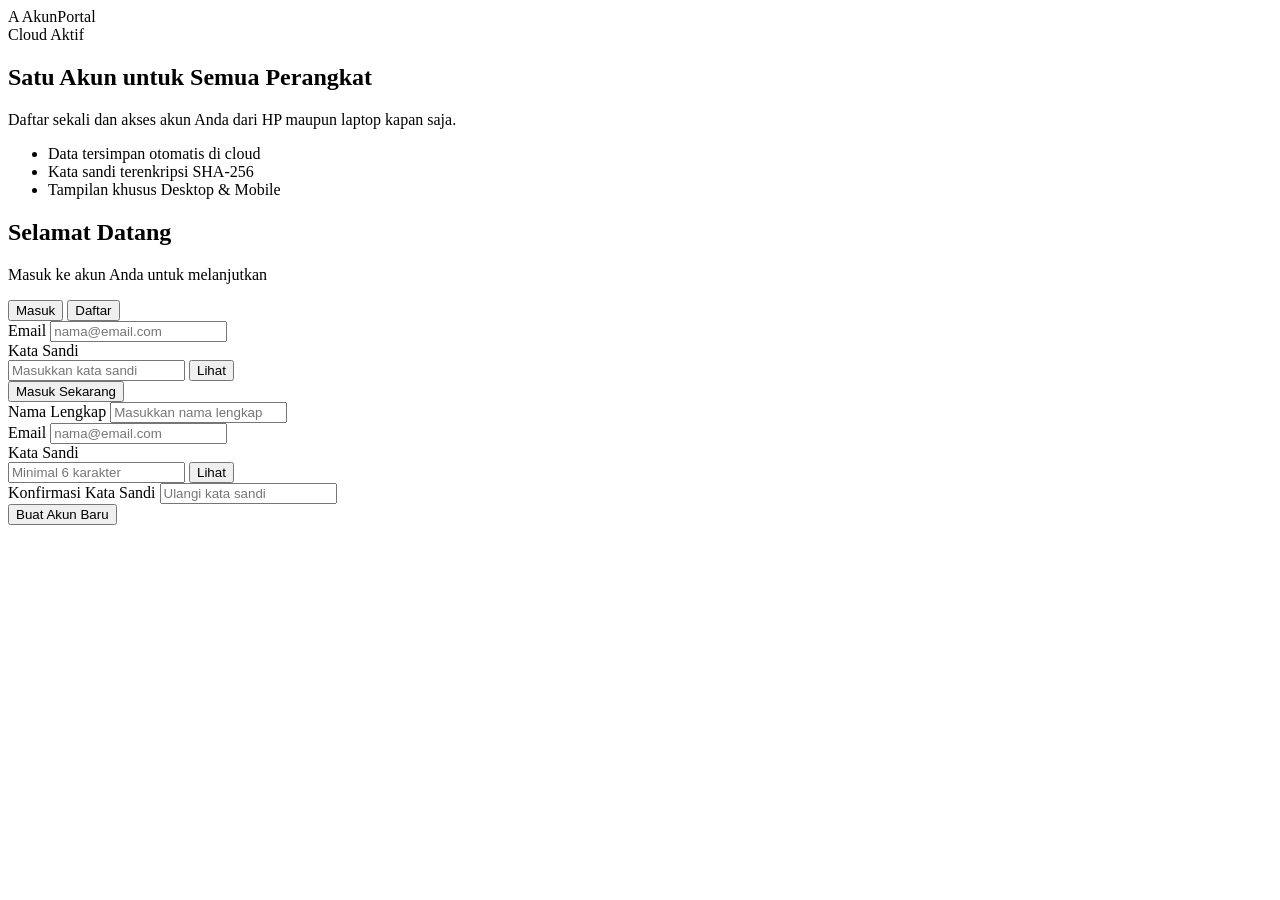
==== index.html @ bfb3c33e "Add initial HTML structure for authentication page" ====
<!DOCTYPE html>
<html lang="id">
<head>
  <meta charset="UTF-8" />
  <meta name="viewport" content="width=device-width, initial-scale=1.0" />
  <title>Masuk &amp; Daftar Akun</title>
  <link rel="stylesheet" href="assets/css/style.css" />
</head>
<body>
  <main class="app-wrapper">
    <section id="auth-shell" class="auth-shell">
      <!-- Panel Kiri (Desktop) / Header Atas (HP) -->
      <div class="brand-panel">
        <div class="brand-top">
          <div class="brand-badge">
            <span class="brand-icon">A</span>
            <span class="brand-name">AkunPortal</span>
          </div>
          <span class="status-pill">Cloud Aktif</span>
        </div>

        <div class="brand-copy">
          <h2>Satu Akun untuk Semua Perangkat</h2>
          <p>Daftar sekali dan akses akun Anda dari HP maupun laptop kapan saja.</p>
        </div>

        <ul class="brand-features">
          <li>Data tersimpan otomatis di cloud</li>
          <li>Kata sandi terenkripsi SHA-256</li>
          <li>Tampilan khusus Desktop &amp; Mobile</li>
        </ul>
      </div>

      <!-- Panel Kanan (Desktop) / Kartu Bawah (HP) -->
      <div class="form-panel">
        <div class="form-header">
          <h1 id="form-title">Selamat Datang</h1>
          <p id="form-subtitle">Masuk ke akun Anda untuk melanjutkan</p>
        </div>

        <div class="tabs" role="tablist">
          <button type="button" id="tab-login" class="tab-btn active">Masuk</button>
          <button type="button" id="tab-register" class="tab-btn">Daftar</button>
        </div>

        <div id="alert-box" class="alert hidden" role="alert"></div>

        <!-- Form Masuk -->
        <form id="login-form" class="auth-form">
          <div class="form-group">
            <label for="login-email">Email</label>
            <input type="email" id="login-email" placeholder="nama@email.com" required autocomplete="email" />
          </div>

          <div class="form-group">
            <label for="login-password">Kata Sandi</label>
            <div class="password-wrapper">
              <input type="password" id="login-password" placeholder="Masukkan kata sandi" required autocomplete="current-password" />
              <button type="button" class="toggle-pw" data-target="login-password">Lihat</button>
            </div>
          </div>

          <button type="submit" id="btn-login" class="btn-primary">Masuk Sekarang</button>
        </form>

        <!-- Form Daftar -->
        <form id="register-form" class="auth-form hidden">
          <div class="form-group">
            <label for="reg-name">Nama Lengkap</label>
            <input type="text" id="reg-name" placeholder="Masukkan nama lengkap" required autocomplete="name" />
          </div>

          <div class="form-group">
            <label for="reg-email">Email</label>
            <input type="email" id="reg-email" placeholder="nama@email.com" required autocomplete="email" />
          </div>

          <div class="form-group">
            <label for="reg-password">Kata Sandi</label>
            <div class="password-wrapper">
              <input type="password" id="reg-password" placeholder="Minimal 6 karakter" minlength="6" required autocomplete="new-password" />
              <button type="button" class="toggle-pw" data-target="reg-password">Lihat</button>
            </div>
          </div>

          <div class="form-group">
            <label for="reg-confirm">Konfirmasi Kata Sandi</label>
            <input type="password" id="reg-confirm" placeholder="Ulangi kata sandi" minlength="6" required autocomplete="new-password" />
          </div>

          <button type="submit" id="btn-register" class="btn-primary">Buat Akun Baru</button>
        </form>
      </div>
    </section>
  </main>

  <script src="assets/js/script.js"></script>
</body>
</html>
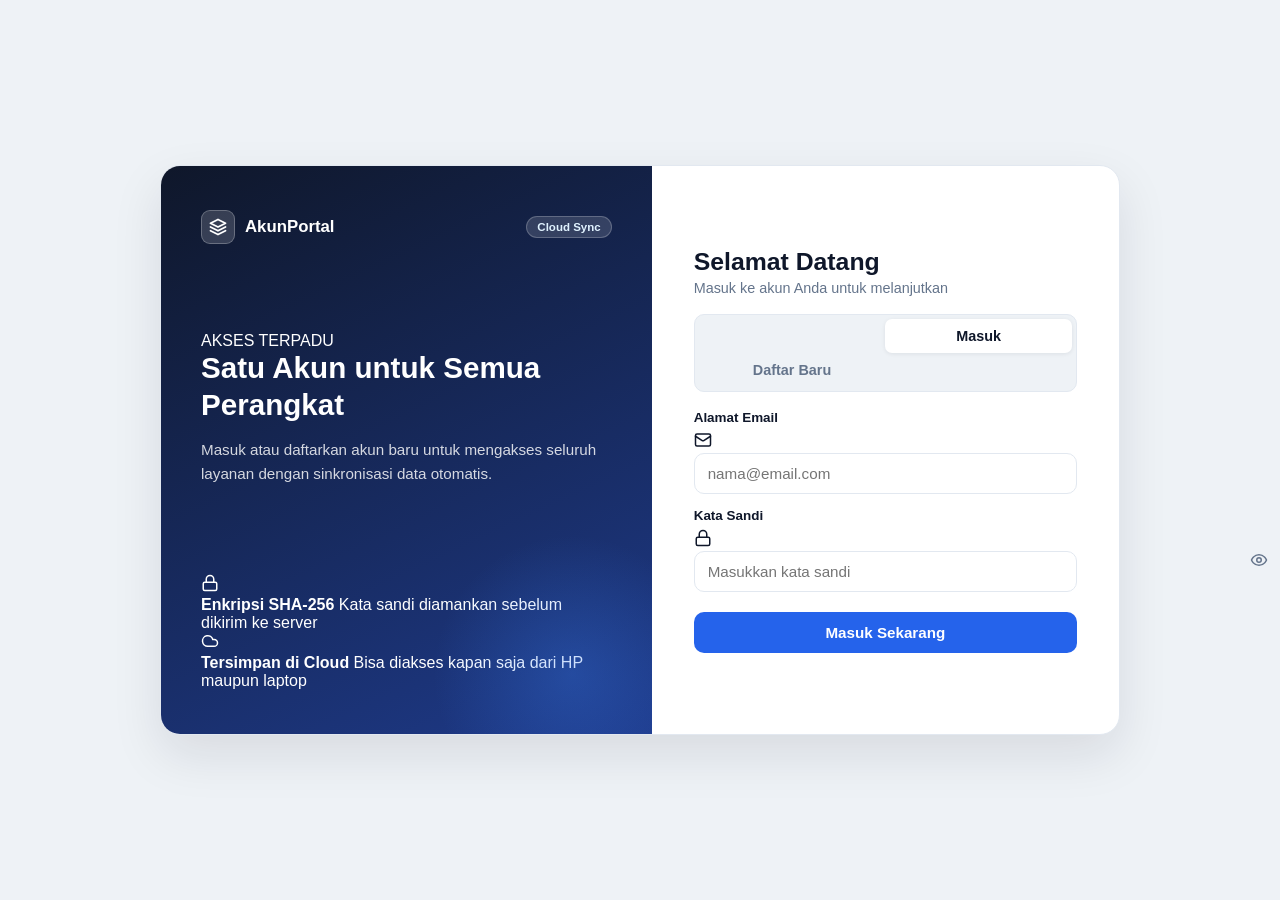
==== commit b9588e39: "Add files via upload" ====
--- a/index.html
+++ b/index.html
@@ -4,91 +4,216 @@
   <meta charset="UTF-8" />
   <meta name="viewport" content="width=device-width, initial-scale=1.0" />
   <title>Masuk &amp; Daftar Akun</title>
+  <link rel="preconnect" href="https://fonts.googleapis.com" />
+  <link rel="preconnect" href="https://fonts.gstatic.com" crossorigin />
+  <link href="https://fonts.googleapis.com/css2?family=Plus+Jakarta+Sans:wght@400;500;600;700;800&display=swap" rel="stylesheet" />
   <link rel="stylesheet" href="assets/css/style.css" />
 </head>
 <body>
+  <div class="bg-grid" aria-hidden="true"></div>
+  <div class="bg-orb orb-1" aria-hidden="true"></div>
+  <div class="bg-orb orb-2" aria-hidden="true"></div>
+
   <main class="app-wrapper">
     <section id="auth-shell" class="auth-shell">
-      <!-- Panel Kiri (Desktop) / Header Atas (HP) -->
-      <div class="brand-panel">
+      <!-- PANEL BRANDING: Kiri di Desktop, Top Hero App di HP -->
+      <aside class="brand-panel">
         <div class="brand-top">
           <div class="brand-badge">
-            <span class="brand-icon">A</span>
+            <div class="brand-icon">
+              <svg width="18" height="18" viewBox="0 0 24 24" fill="none" stroke="currentColor" stroke-width="2.4" stroke-linecap="round" stroke-linejoin="round">
+                <path d="M12 2L2 7l10 5 10-5-10-5z"/>
+                <path d="M2 17l10 5 10-5"/>
+                <path d="M2 12l10 5 10-5"/>
+              </svg>
+            </div>
             <span class="brand-name">AkunPortal</span>
           </div>
-          <span class="status-pill">Cloud Aktif</span>
+
+          <div class="status-pill">
+            <span class="pulse-dot"></span>
+            <span>Cloud Sync</span>
+          </div>
         </div>
 
         <div class="brand-copy">
+          <span class="eyebrow">AKSES TERPADU</span>
           <h2>Satu Akun untuk Semua Perangkat</h2>
-          <p>Daftar sekali dan akses akun Anda dari HP maupun laptop kapan saja.</p>
-        </div>
-
-        <ul class="brand-features">
-          <li>Data tersimpan otomatis di cloud</li>
-          <li>Kata sandi terenkripsi SHA-256</li>
-          <li>Tampilan khusus Desktop &amp; Mobile</li>
-        </ul>
-      </div>
-
-      <!-- Panel Kanan (Desktop) / Kartu Bawah (HP) -->
+          <p>Masuk atau daftarkan akun baru untuk mengakses seluruh layanan dengan sinkronisasi data otomatis.</p>
+        </div>
+
+        <!-- Kartu Fitur Khusus Desktop -->
+        <div class="feature-cards">
+          <div class="f-card">
+            <div class="f-icon">
+              <svg width="18" height="18" viewBox="0 0 24 24" fill="none" stroke="currentColor" stroke-width="2" stroke-linecap="round" stroke-linejoin="round">
+                <rect x="3" y="11" width="18" height="11" rx="2" ry="2"/>
+                <path d="M7 11V7a5 5 0 0 1 10 0v4"/>
+              </svg>
+            </div>
+            <div>
+              <strong>Enkripsi SHA-256</strong>
+              <span>Kata sandi diamankan sebelum dikirim ke server</span>
+            </div>
+          </div>
+
+          <div class="f-card">
+            <div class="f-icon">
+              <svg width="18" height="18" viewBox="0 0 24 24" fill="none" stroke="currentColor" stroke-width="2" stroke-linecap="round" stroke-linejoin="round">
+                <path d="M17.5 19H9a7 7 0 1 1 6.71-9h1.79a4.5 4.5 0 1 1 0 9Z"/>
+              </svg>
+            </div>
+            <div>
+              <strong>Tersimpan di Cloud</strong>
+              <span>Bisa diakses kapan saja dari HP maupun laptop</span>
+            </div>
+          </div>
+        </div>
+      </aside>
+
+      <!-- PANEL FORM: Kanan di Desktop, Overlapping Sheet di HP -->
       <div class="form-panel">
+        <div class="sheet-handle" aria-hidden="true"></div>
+
         <div class="form-header">
           <h1 id="form-title">Selamat Datang</h1>
           <p id="form-subtitle">Masuk ke akun Anda untuk melanjutkan</p>
         </div>
 
-        <div class="tabs" role="tablist">
-          <button type="button" id="tab-login" class="tab-btn active">Masuk</button>
-          <button type="button" id="tab-register" class="tab-btn">Daftar</button>
+        <!-- Sliding Tab Switcher -->
+        <div id="tabs-container" class="tabs" role="tablist">
+          <div class="tab-glider" aria-hidden="true"></div>
+          <button type="button" id="tab-login" class="tab-btn active" role="tab" aria-selected="true">Masuk</button>
+          <button type="button" id="tab-register" class="tab-btn" role="tab" aria-selected="false">Daftar Baru</button>
         </div>
 
         <div id="alert-box" class="alert hidden" role="alert"></div>
 
-        <!-- Form Masuk -->
+        <!-- FORM MASUK -->
         <form id="login-form" class="auth-form">
           <div class="form-group">
-            <label for="login-email">Email</label>
-            <input type="email" id="login-email" placeholder="nama@email.com" required autocomplete="email" />
+            <label for="login-email">Alamat Email</label>
+            <div class="input-box">
+              <span class="input-icon">
+                <svg width="18" height="18" viewBox="0 0 24 24" fill="none" stroke="currentColor" stroke-width="2" stroke-linecap="round" stroke-linejoin="round">
+                  <rect width="20" height="16" x="2" y="4" rx="2"/>
+                  <path d="m22 7-8.97 5.7a1.94 1.94 0 0 1-2.06 0L2 7"/>
+                </svg>
+              </span>
+              <input type="email" id="login-email" placeholder="nama@email.com" required autocomplete="email" />
+            </div>
           </div>
 
           <div class="form-group">
             <label for="login-password">Kata Sandi</label>
-            <div class="password-wrapper">
+            <div class="input-box">
+              <span class="input-icon">
+                <svg width="18" height="18" viewBox="0 0 24 24" fill="none" stroke="currentColor" stroke-width="2" stroke-linecap="round" stroke-linejoin="round">
+                  <rect width="18" height="11" x="3" y="11" rx="2" ry="2"/>
+                  <path d="M7 11V7a5 5 0 0 1 10 0v4"/>
+                </svg>
+              </span>
               <input type="password" id="login-password" placeholder="Masukkan kata sandi" required autocomplete="current-password" />
-              <button type="button" class="toggle-pw" data-target="login-password">Lihat</button>
-            </div>
-          </div>
-
-          <button type="submit" id="btn-login" class="btn-primary">Masuk Sekarang</button>
+              <button type="button" class="toggle-pw" data-target="login-password" aria-label="Tampilkan kata sandi">
+                <svg class="eye-open" width="18" height="18" viewBox="0 0 24 24" fill="none" stroke="currentColor" stroke-width="2" stroke-linecap="round" stroke-linejoin="round">
+                  <path d="M2 12s3-7 10-7 10 7 10 7-3 7-10 7-10-7-10-7Z"/>
+                  <circle cx="12" cy="12" r="3"/>
+                </svg>
+                <svg class="eye-closed hidden" width="18" height="18" viewBox="0 0 24 24" fill="none" stroke="currentColor" stroke-width="2" stroke-linecap="round" stroke-linejoin="round">
+                  <path d="M9.88 9.88a3 3 0 1 0 4.24 4.24"/>
+                  <path d="M10.73 5.08A10.43 10.43 0 0 1 12 5c7 0 10 7 10 7a13.16 13.16 0 0 1-1.67 2.68"/>
+                  <path d="M6.61 6.61A13.526 13.526 0 0 0 2 12s3 7 10 7a9.74 9.74 0 0 0 5.39-1.61"/>
+                  <line x1="2" x2="22" y1="2" y2="22"/>
+                </svg>
+              </button>
+            </div>
+          </div>
+
+          <button type="submit" id="btn-login" class="btn-primary">
+            <span class="btn-text">Masuk Sekarang</span>
+            <span class="spinner hidden" aria-hidden="true"></span>
+          </button>
         </form>
 
-        <!-- Form Daftar -->
+        <!-- FORM DAFTAR -->
         <form id="register-form" class="auth-form hidden">
           <div class="form-group">
             <label for="reg-name">Nama Lengkap</label>
-            <input type="text" id="reg-name" placeholder="Masukkan nama lengkap" required autocomplete="name" />
-          </div>
-
-          <div class="form-group">
-            <label for="reg-email">Email</label>
-            <input type="email" id="reg-email" placeholder="nama@email.com" required autocomplete="email" />
+            <div class="input-box">
+              <span class="input-icon">
+                <svg width="18" height="18" viewBox="0 0 24 24" fill="none" stroke="currentColor" stroke-width="2" stroke-linecap="round" stroke-linejoin="round">
+                  <path d="M19 21v-2a4 4 0 0 0-4-4H9a4 4 0 0 0-4 4v2"/>
+                  <circle cx="12" cy="7" r="4"/>
+                </svg>
+              </span>
+              <input type="text" id="reg-name" placeholder="Nama lengkap Anda" required autocomplete="name" />
+            </div>
+          </div>
+
+          <div class="form-group">
+            <label for="reg-email">Alamat Email</label>
+            <div class="input-box">
+              <span class="input-icon">
+                <svg width="18" height="18" viewBox="0 0 24 24" fill="none" stroke="currentColor" stroke-width="2" stroke-linecap="round" stroke-linejoin="round">
+                  <rect width="20" height="16" x="2" y="4" rx="2"/>
+                  <path d="m22 7-8.97 5.7a1.94 1.94 0 0 1-2.06 0L2 7"/>
+                </svg>
+              </span>
+              <input type="email" id="reg-email" placeholder="nama@email.com" required autocomplete="email" />
+            </div>
           </div>
 
           <div class="form-group">
             <label for="reg-password">Kata Sandi</label>
-            <div class="password-wrapper">
+            <div class="input-box">
+              <span class="input-icon">
+                <svg width="18" height="18" viewBox="0 0 24 24" fill="none" stroke="currentColor" stroke-width="2" stroke-linecap="round" stroke-linejoin="round">
+                  <rect width="18" height="11" x="3" y="11" rx="2" ry="2"/>
+                  <path d="M7 11V7a5 5 0 0 1 10 0v4"/>
+                </svg>
+              </span>
               <input type="password" id="reg-password" placeholder="Minimal 6 karakter" minlength="6" required autocomplete="new-password" />
-              <button type="button" class="toggle-pw" data-target="reg-password">Lihat</button>
+              <button type="button" class="toggle-pw" data-target="reg-password" aria-label="Tampilkan kata sandi">
+                <svg class="eye-open" width="18" height="18" viewBox="0 0 24 24" fill="none" stroke="currentColor" stroke-width="2" stroke-linecap="round" stroke-linejoin="round">
+                  <path d="M2 12s3-7 10-7 10 7 10 7-3 7-10 7-10-7-10-7Z"/>
+                  <circle cx="12" cy="12" r="3"/>
+                </svg>
+                <svg class="eye-closed hidden" width="18" height="18" viewBox="0 0 24 24" fill="none" stroke="currentColor" stroke-width="2" stroke-linecap="round" stroke-linejoin="round">
+                  <path d="M9.88 9.88a3 3 0 1 0 4.24 4.24"/>
+                  <path d="M10.73 5.08A10.43 10.43 0 0 1 12 5c7 0 10 7 10 7a13.16 13.16 0 0 1-1.67 2.68"/>
+                  <path d="M6.61 6.61A13.526 13.526 0 0 0 2 12s3 7 10 7a9.74 9.74 0 0 0 5.39-1.61"/>
+                  <line x1="2" x2="22" y1="2" y2="22"/>
+                </svg>
+              </button>
+            </div>
+            <!-- Indikator Kekuatan Password -->
+            <div class="strength-meter" id="strength-meter">
+              <div class="strength-bars">
+                <span class="s-bar"></span>
+                <span class="s-bar"></span>
+                <span class="s-bar"></span>
+              </div>
+              <span class="strength-label" id="strength-label">Minimal 6 karakter</span>
             </div>
           </div>
 
           <div class="form-group">
             <label for="reg-confirm">Konfirmasi Kata Sandi</label>
-            <input type="password" id="reg-confirm" placeholder="Ulangi kata sandi" minlength="6" required autocomplete="new-password" />
-          </div>
-
-          <button type="submit" id="btn-register" class="btn-primary">Buat Akun Baru</button>
+            <div class="input-box">
+              <span class="input-icon">
+                <svg width="18" height="18" viewBox="0 0 24 24" fill="none" stroke="currentColor" stroke-width="2" stroke-linecap="round" stroke-linejoin="round">
+                  <path d="M12 22s8-4 8-10V5l-8-3-8 3v7c0 6 8 10 8 10z"/>
+                  <path d="m9 12 2 2 4-4"/>
+                </svg>
+              </span>
+              <input type="password" id="reg-confirm" placeholder="Ulangi kata sandi" minlength="6" required autocomplete="new-password" />
+            </div>
+          </div>
+
+          <button type="submit" id="btn-register" class="btn-primary">
+            <span class="btn-text">Buat Akun Baru</span>
+            <span class="spinner hidden" aria-hidden="true"></span>
+          </button>
         </form>
       </div>
     </section>
--- a/assets/css/style.css
+++ b/assets/css/style.css
@@ -0,0 +1,358 @@
+:root {
+  --bg: #eef2f6;
+  --surface: #ffffff;
+  --text: #0f172a;
+  --muted: #64748b;
+  --border: #e2e8f0;
+  --primary: #2563eb;
+  --primary-hover: #1d4ed8;
+  --brand-start: #0f172a;
+  --brand-end: #1e3a8a;
+  --danger: #dc2626;
+  --danger-bg: #fef2f2;
+  --success: #15803d;
+  --success-bg: #f0fdf4;
+}
+
+* {
+  box-sizing: border-box;
+  margin: 0;
+  padding: 0;
+  font-family: -apple-system, BlinkMacSystemFont, "Segoe UI", Roboto, sans-serif;
+}
+
+body {
+  background-color: var(--bg);
+  color: var(--text);
+  min-height: 100vh;
+}
+
+.hidden {
+  display: none !important;
+}
+
+/* =====================================================
+   TAMPILAN HP / MOBILE (Layar di bawah 860px)
+   Gaya Aplikasi Mobile: Top Header + Bottom Sheet Card
+   ===================================================== */
+@media (max-width: 859px) {
+  body {
+    background-color: var(--surface);
+  }
+
+  .app-wrapper {
+    width: 100%;
+    min-height: 100vh;
+    display: flex;
+    flex-direction: column;
+  }
+
+  .brand-panel {
+    background: linear-gradient(145deg, var(--brand-start), var(--brand-end));
+    color: #ffffff;
+    padding: 28px 22px 58px;
+  }
+
+  .brand-top {
+    display: flex;
+    align-items: center;
+    justify-content: space-between;
+    margin-bottom: 18px;
+  }
+
+  .brand-copy h2 {
+    font-size: 1.25rem;
+    margin-bottom: 6px;
+  }
+
+  .brand-copy p {
+    font-size: 0.85rem;
+    color: rgba(255, 255, 255, 0.82);
+    line-height: 1.45;
+  }
+
+  .brand-features {
+    display: none;
+  }
+
+  .form-panel {
+    background: var(--surface);
+    border-radius: 26px 26px 0 0;
+    margin-top: -28px;
+    padding: 26px 22px 36px;
+    flex: 1;
+    box-shadow: 0 -6px 24px rgba(15, 23, 42, 0.08);
+  }
+
+  .form-header h1 {
+    font-size: 1.35rem;
+  }
+
+  .form-group input,
+  .btn-primary {
+    min-height: 48px;
+    font-size: 16px;
+  }
+}
+
+/* =====================================================
+   TAMPILAN DESKTOP / LAPTOP (Layar 860px ke atas)
+   Gaya Split-Screen Card Modern 2 Kolom
+   ===================================================== */
+@media (min-width: 860px) {
+  body {
+    display: flex;
+    align-items: center;
+    justify-content: center;
+    padding: 32px;
+  }
+
+  .app-wrapper {
+    width: 100%;
+    max-width: 960px;
+  }
+
+  .auth-shell {
+    display: grid;
+    grid-template-columns: 1.05fr 1fr;
+    background: var(--surface);
+    border-radius: 20px;
+    overflow: hidden;
+    box-shadow: 0 20px 50px rgba(15, 23, 42, 0.1);
+    border: 1px solid var(--border);
+    min-height: 570px;
+  }
+
+  .brand-panel {
+    background: linear-gradient(155deg, var(--brand-start) 0%, var(--brand-end) 100%);
+    color: #ffffff;
+    padding: 44px 40px;
+    display: flex;
+    flex-direction: column;
+    justify-content: space-between;
+    position: relative;
+    overflow: hidden;
+  }
+
+  .brand-panel::after {
+    content: "";
+    position: absolute;
+    width: 280px;
+    height: 280px;
+    border-radius: 50%;
+    background: radial-gradient(circle, rgba(59, 130, 246, 0.28), transparent 70%);
+    bottom: -80px;
+    right: -60px;
+    pointer-events: none;
+  }
+
+  .brand-top {
+    display: flex;
+    align-items: center;
+    justify-content: space-between;
+  }
+
+  .brand-copy h2 {
+    font-size: 1.85rem;
+    line-height: 1.25;
+    margin-bottom: 14px;
+  }
+
+  .brand-copy p {
+    font-size: 0.95rem;
+    color: rgba(255, 255, 255, 0.82);
+    line-height: 1.6;
+  }
+
+  .brand-features {
+    list-style: none;
+    display: flex;
+    flex-direction: column;
+    gap: 12px;
+    font-size: 0.9rem;
+    color: rgba(255, 255, 255, 0.9);
+  }
+
+  .brand-features li::before {
+    content: "✓ ";
+    color: #60a5fa;
+    font-weight: 700;
+    margin-right: 6px;
+  }
+
+  .form-panel {
+    padding: 44px 42px;
+    display: flex;
+    flex-direction: column;
+    justify-content: center;
+  }
+
+  .form-header h1 {
+    font-size: 1.55rem;
+  }
+}
+
+/* =====================================================
+   KOMPONEN UMUM
+   ===================================================== */
+.brand-badge {
+  display: flex;
+  align-items: center;
+  gap: 10px;
+}
+
+.brand-icon {
+  width: 34px;
+  height: 34px;
+  border-radius: 9px;
+  background: rgba(255, 255, 255, 0.16);
+  border: 1px solid rgba(255, 255, 255, 0.25);
+  display: flex;
+  align-items: center;
+  justify-content: center;
+  font-weight: 700;
+}
+
+.brand-name {
+  font-weight: 700;
+  font-size: 1.05rem;
+}
+
+.status-pill {
+  font-size: 0.72rem;
+  font-weight: 600;
+  padding: 4px 10px;
+  border-radius: 99px;
+  background: rgba(255, 255, 255, 0.14);
+  border: 1px solid rgba(255, 255, 255, 0.22);
+  color: #e0f2fe;
+}
+
+.form-header {
+  margin-bottom: 18px;
+}
+
+.form-header p {
+  font-size: 0.9rem;
+  color: var(--muted);
+  margin-top: 4px;
+}
+
+.tabs {
+  display: grid;
+  grid-template-columns: 1fr 1fr;
+  background: var(--bg);
+  padding: 4px;
+  border-radius: 10px;
+  border: 1px solid var(--border);
+  margin-bottom: 18px;
+}
+
+.tab-btn {
+  border: none;
+  background: transparent;
+  padding: 9px;
+  font-size: 0.9rem;
+  font-weight: 600;
+  color: var(--muted);
+  border-radius: 7px;
+  cursor: pointer;
+  transition: all 0.2s ease;
+}
+
+.tab-btn.active {
+  background: var(--surface);
+  color: var(--text);
+  box-shadow: 0 1px 4px rgba(15, 23, 42, 0.08);
+}
+
+.alert {
+  padding: 11px 13px;
+  border-radius: 9px;
+  font-size: 0.85rem;
+  margin-bottom: 16px;
+  line-height: 1.45;
+}
+
+.alert.error {
+  background: var(--danger-bg);
+  color: var(--danger);
+  border: 1px solid #fecaca;
+}
+
+.alert.success {
+  background: var(--success-bg);
+  color: var(--success);
+  border: 1px solid #bbf7d0;
+}
+
+.form-group {
+  margin-bottom: 14px;
+}
+
+.form-group label {
+  display: block;
+  font-size: 0.84rem;
+  font-weight: 600;
+  margin-bottom: 6px;
+}
+
+.form-group input {
+  width: 100%;
+  padding: 11px 13px;
+  border: 1px solid var(--border);
+  border-radius: 10px;
+  font-size: 0.95rem;
+  outline: none;
+  transition: border-color 0.2s, box-shadow 0.2s;
+}
+
+.form-group input:focus {
+  border-color: var(--primary);
+  box-shadow: 0 0 0 3px rgba(37, 99, 235, 0.12);
+}
+
+.password-wrapper {
+  position: relative;
+  display: flex;
+  align-items: center;
+}
+
+.password-wrapper input {
+  padding-right: 68px;
+}
+
+.toggle-pw {
+  position: absolute;
+  right: 12px;
+  background: none;
+  border: none;
+  color: var(--muted);
+  font-size: 0.8rem;
+  font-weight: 600;
+  cursor: pointer;
+}
+
+.btn-primary {
+  width: 100%;
+  padding: 12px;
+  border-radius: 10px;
+  font-size: 0.95rem;
+  font-weight: 600;
+  cursor: pointer;
+  border: none;
+  background: var(--primary);
+  color: #ffffff;
+  margin-top: 6px;
+  transition: opacity 0.2s, background 0.2s;
+}
+
+.btn-primary:hover:not(:disabled) {
+  background: var(--primary-hover);
+}
+
+.btn-primary:disabled {
+  opacity: 0.65;
+  cursor: not-allowed;
+  }
+    
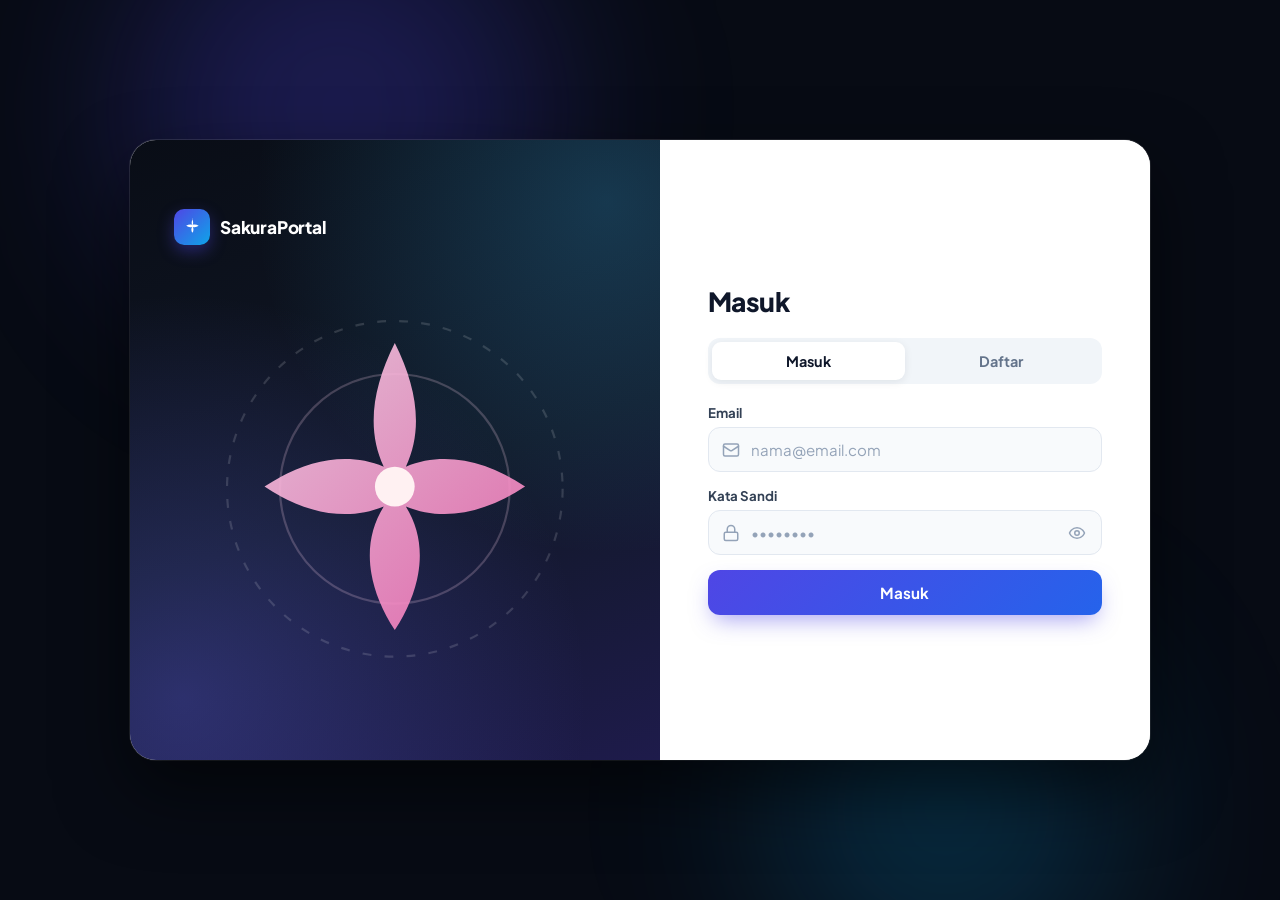
==== commit 1d34162d: "Add files via upload" ====
--- a/index.html
+++ b/index.html
@@ -3,88 +3,63 @@
 <head>
   <meta charset="UTF-8" />
   <meta name="viewport" content="width=device-width, initial-scale=1.0" />
-  <title>Masuk &amp; Daftar Akun</title>
+  <title>Masuk &amp; Daftar</title>
   <link rel="preconnect" href="https://fonts.googleapis.com" />
   <link rel="preconnect" href="https://fonts.gstatic.com" crossorigin />
   <link href="https://fonts.googleapis.com/css2?family=Plus+Jakarta+Sans:wght@400;500;600;700;800&display=swap" rel="stylesheet" />
   <link rel="stylesheet" href="assets/css/style.css" />
 </head>
 <body>
-  <div class="bg-grid" aria-hidden="true"></div>
   <div class="bg-orb orb-1" aria-hidden="true"></div>
   <div class="bg-orb orb-2" aria-hidden="true"></div>
 
   <main class="app-wrapper">
     <section id="auth-shell" class="auth-shell">
-      <!-- PANEL BRANDING: Kiri di Desktop, Top Hero App di HP -->
+      <!-- PANEL VISUAL SAKURA: Kiri di Desktop, Header Atas di HP -->
       <aside class="brand-panel">
-        <div class="brand-top">
-          <div class="brand-badge">
-            <div class="brand-icon">
-              <svg width="18" height="18" viewBox="0 0 24 24" fill="none" stroke="currentColor" stroke-width="2.4" stroke-linecap="round" stroke-linejoin="round">
-                <path d="M12 2L2 7l10 5 10-5-10-5z"/>
-                <path d="M2 17l10 5 10-5"/>
-                <path d="M2 12l10 5 10-5"/>
-              </svg>
-            </div>
-            <span class="brand-name">AkunPortal</span>
-          </div>
-
-          <div class="status-pill">
-            <span class="pulse-dot"></span>
-            <span>Cloud Sync</span>
-          </div>
+        <div class="petals" aria-hidden="true">
+          <span></span><span></span><span></span>
+          <span></span><span></span><span></span>
         </div>
 
-        <div class="brand-copy">
-          <span class="eyebrow">AKSES TERPADU</span>
-          <h2>Satu Akun untuk Semua Perangkat</h2>
-          <p>Masuk atau daftarkan akun baru untuk mengakses seluruh layanan dengan sinkronisasi data otomatis.</p>
+        <div class="brand-badge">
+          <div class="brand-icon">
+            <svg width="20" height="20" viewBox="0 0 24 24" fill="currentColor">
+              <path d="M12 2c1.4 2.6 1.9 5.1.8 7.3 2.3-.9 4.9-.4 7.2 1.2-2.2 1.6-4.7 2.2-7.1 1.4 1.3 2.1 1.1 4.7-.4 7.1-1.5-2.4-1.7-5-.4-7.1-2.4.8-4.9.2-7.1-1.4 2.3-1.6 4.9-2.1 7.2-1.2-1.1-2.2-.6-4.7.8-7.3z"/>
+            </svg>
+          </div>
+          <span class="brand-name">SakuraPortal</span>
         </div>
 
-        <!-- Kartu Fitur Khusus Desktop -->
-        <div class="feature-cards">
-          <div class="f-card">
-            <div class="f-icon">
-              <svg width="18" height="18" viewBox="0 0 24 24" fill="none" stroke="currentColor" stroke-width="2" stroke-linecap="round" stroke-linejoin="round">
-                <rect x="3" y="11" width="18" height="11" rx="2" ry="2"/>
-                <path d="M7 11V7a5 5 0 0 1 10 0v4"/>
-              </svg>
-            </div>
-            <div>
-              <strong>Enkripsi SHA-256</strong>
-              <span>Kata sandi diamankan sebelum dikirim ke server</span>
-            </div>
-          </div>
-
-          <div class="f-card">
-            <div class="f-icon">
-              <svg width="18" height="18" viewBox="0 0 24 24" fill="none" stroke="currentColor" stroke-width="2" stroke-linecap="round" stroke-linejoin="round">
-                <path d="M17.5 19H9a7 7 0 1 1 6.71-9h1.79a4.5 4.5 0 1 1 0 9Z"/>
-              </svg>
-            </div>
-            <div>
-              <strong>Tersimpan di Cloud</strong>
-              <span>Bisa diakses kapan saja dari HP maupun laptop</span>
-            </div>
-          </div>
+        <!-- Ilustrasi Bunga Sakura Dekoratif -->
+        <div class="sakura-art" aria-hidden="true">
+          <svg viewBox="0 0 200 200" fill="none">
+            <circle cx="100" cy="100" r="76" stroke="rgba(255,255,255,0.14)" stroke-width="1" stroke-dasharray="4 6"/>
+            <circle cx="100" cy="100" r="52" stroke="rgba(251,207,232,0.22)" stroke-width="1"/>
+            <path d="M100 34C110 54 113 73 105 90C122 83 141 87 159 99C141 111 122 115 105 108C115 124 113 144 100 164C87 144 85 124 95 108C78 115 59 111 41 99C59 87 78 83 95 90C87 73 90 54 100 34Z" fill="url(#sakuraGrad)" opacity="0.9"/>
+            <circle cx="100" cy="99" r="9" fill="#fff1f2"/>
+            <defs>
+              <linearGradient id="sakuraGrad" x1="41" y1="34" x2="159" y2="164" gradientUnits="userSpaceOnUse">
+                <stop stop-color="#fbcfe8"/>
+                <stop offset="1" stop-color="#f472b6"/>
+              </linearGradient>
+            </defs>
+          </svg>
         </div>
       </aside>
 
-      <!-- PANEL FORM: Kanan di Desktop, Overlapping Sheet di HP -->
+      <!-- PANEL FORM: Kanan di Desktop, Bottom Sheet di HP -->
       <div class="form-panel">
         <div class="sheet-handle" aria-hidden="true"></div>
 
         <div class="form-header">
-          <h1 id="form-title">Selamat Datang</h1>
-          <p id="form-subtitle">Masuk ke akun Anda untuk melanjutkan</p>
+          <h1 id="form-title">Masuk</h1>
         </div>
 
-        <!-- Sliding Tab Switcher -->
         <div id="tabs-container" class="tabs" role="tablist">
           <div class="tab-glider" aria-hidden="true"></div>
           <button type="button" id="tab-login" class="tab-btn active" role="tab" aria-selected="true">Masuk</button>
-          <button type="button" id="tab-register" class="tab-btn" role="tab" aria-selected="false">Daftar Baru</button>
+          <button type="button" id="tab-register" class="tab-btn" role="tab" aria-selected="false">Daftar</button>
         </div>
 
         <div id="alert-box" class="alert hidden" role="alert"></div>
@@ -92,7 +67,7 @@
         <!-- FORM MASUK -->
         <form id="login-form" class="auth-form">
           <div class="form-group">
-            <label for="login-email">Alamat Email</label>
+            <label for="login-email">Email</label>
             <div class="input-box">
               <span class="input-icon">
                 <svg width="18" height="18" viewBox="0 0 24 24" fill="none" stroke="currentColor" stroke-width="2" stroke-linecap="round" stroke-linejoin="round">
@@ -113,8 +88,8 @@
                   <path d="M7 11V7a5 5 0 0 1 10 0v4"/>
                 </svg>
               </span>
-              <input type="password" id="login-password" placeholder="Masukkan kata sandi" required autocomplete="current-password" />
-              <button type="button" class="toggle-pw" data-target="login-password" aria-label="Tampilkan kata sandi">
+              <input type="password" id="login-password" placeholder="••••••••" required autocomplete="current-password" />
+              <button type="button" class="toggle-pw" data-target="login-password" aria-label="Lihat sandi">
                 <svg class="eye-open" width="18" height="18" viewBox="0 0 24 24" fill="none" stroke="currentColor" stroke-width="2" stroke-linecap="round" stroke-linejoin="round">
                   <path d="M2 12s3-7 10-7 10 7 10 7-3 7-10 7-10-7-10-7Z"/>
                   <circle cx="12" cy="12" r="3"/>
@@ -130,7 +105,7 @@
           </div>
 
           <button type="submit" id="btn-login" class="btn-primary">
-            <span class="btn-text">Masuk Sekarang</span>
+            <span class="btn-text">Masuk</span>
             <span class="spinner hidden" aria-hidden="true"></span>
           </button>
         </form>
@@ -138,7 +113,7 @@
         <!-- FORM DAFTAR -->
         <form id="register-form" class="auth-form hidden">
           <div class="form-group">
-            <label for="reg-name">Nama Lengkap</label>
+            <label for="reg-name">Nama</label>
             <div class="input-box">
               <span class="input-icon">
                 <svg width="18" height="18" viewBox="0 0 24 24" fill="none" stroke="currentColor" stroke-width="2" stroke-linecap="round" stroke-linejoin="round">
@@ -146,12 +121,12 @@
                   <circle cx="12" cy="7" r="4"/>
                 </svg>
               </span>
-              <input type="text" id="reg-name" placeholder="Nama lengkap Anda" required autocomplete="name" />
+              <input type="text" id="reg-name" placeholder="Nama lengkap" required autocomplete="name" />
             </div>
           </div>
 
           <div class="form-group">
-            <label for="reg-email">Alamat Email</label>
+            <label for="reg-email">Email</label>
             <div class="input-box">
               <span class="input-icon">
                 <svg width="18" height="18" viewBox="0 0 24 24" fill="none" stroke="currentColor" stroke-width="2" stroke-linecap="round" stroke-linejoin="round">
@@ -172,8 +147,8 @@
                   <path d="M7 11V7a5 5 0 0 1 10 0v4"/>
                 </svg>
               </span>
-              <input type="password" id="reg-password" placeholder="Minimal 6 karakter" minlength="6" required autocomplete="new-password" />
-              <button type="button" class="toggle-pw" data-target="reg-password" aria-label="Tampilkan kata sandi">
+              <input type="password" id="reg-password" placeholder="Min. 6 karakter" minlength="6" required autocomplete="new-password" />
+              <button type="button" class="toggle-pw" data-target="reg-password" aria-label="Lihat sandi">
                 <svg class="eye-open" width="18" height="18" viewBox="0 0 24 24" fill="none" stroke="currentColor" stroke-width="2" stroke-linecap="round" stroke-linejoin="round">
                   <path d="M2 12s3-7 10-7 10 7 10 7-3 7-10 7-10-7-10-7Z"/>
                   <circle cx="12" cy="12" r="3"/>
@@ -186,19 +161,15 @@
                 </svg>
               </button>
             </div>
-            <!-- Indikator Kekuatan Password -->
-            <div class="strength-meter" id="strength-meter">
-              <div class="strength-bars">
-                <span class="s-bar"></span>
-                <span class="s-bar"></span>
-                <span class="s-bar"></span>
-              </div>
-              <span class="strength-label" id="strength-label">Minimal 6 karakter</span>
+            <div class="strength-bars" id="strength-meter" aria-hidden="true">
+              <span class="s-bar"></span>
+              <span class="s-bar"></span>
+              <span class="s-bar"></span>
             </div>
           </div>
 
           <div class="form-group">
-            <label for="reg-confirm">Konfirmasi Kata Sandi</label>
+            <label for="reg-confirm">Ulangi Kata Sandi</label>
             <div class="input-box">
               <span class="input-icon">
                 <svg width="18" height="18" viewBox="0 0 24 24" fill="none" stroke="currentColor" stroke-width="2" stroke-linecap="round" stroke-linejoin="round">
@@ -206,12 +177,12 @@
                   <path d="m9 12 2 2 4-4"/>
                 </svg>
               </span>
-              <input type="password" id="reg-confirm" placeholder="Ulangi kata sandi" minlength="6" required autocomplete="new-password" />
+              <input type="password" id="reg-confirm" placeholder="••••••••" minlength="6" required autocomplete="new-password" />
             </div>
           </div>
 
           <button type="submit" id="btn-register" class="btn-primary">
-            <span class="btn-text">Buat Akun Baru</span>
+            <span class="btn-text">Daftar</span>
             <span class="spinner hidden" aria-hidden="true"></span>
           </button>
         </form>
--- a/assets/css/style.css
+++ b/assets/css/style.css
@@ -1,30 +1,36 @@
 :root {
-  --bg: #eef2f6;
+  --bg-dark: #070b14;
+  --panel-dark-1: #0b1120;
+  --panel-dark-2: #172554;
   --surface: #ffffff;
+  --surface-subtle: #f8fafc;
   --text: #0f172a;
-  --muted: #64748b;
+  --text-muted: #64748b;
   --border: #e2e8f0;
-  --primary: #2563eb;
-  --primary-hover: #1d4ed8;
-  --brand-start: #0f172a;
-  --brand-end: #1e3a8a;
+  --primary: #4f46e5;
+  --primary-hover: #4338ca;
+  --primary-glow: rgba(79, 70, 229, 0.22);
+  --accent-cyan: #38bdf8;
   --danger: #dc2626;
   --danger-bg: #fef2f2;
-  --success: #15803d;
-  --success-bg: #f0fdf4;
+  --success: #059669;
+  --success-bg: #ecfdf5;
 }
 
 * {
   box-sizing: border-box;
   margin: 0;
   padding: 0;
-  font-family: -apple-system, BlinkMacSystemFont, "Segoe UI", Roboto, sans-serif;
+  font-family: "Plus Jakarta Sans", -apple-system, BlinkMacSystemFont, "Segoe UI", sans-serif;
+  -webkit-tap-highlight-color: transparent;
 }
 
 body {
-  background-color: var(--bg);
+  background-color: var(--bg-dark);
   color: var(--text);
   min-height: 100vh;
+  overflow-x: hidden;
+  position: relative;
 }
 
 .hidden {
@@ -32,12 +38,17 @@
 }
 
 /* =====================================================
-   TAMPILAN HP / MOBILE (Layar di bawah 860px)
-   Gaya Aplikasi Mobile: Top Header + Bottom Sheet Card
+   TAMPILAN HP / MOBILE (Layar < 900px)
+   Native App Feel: Compact Hero + Overlapping Bottom Sheet
    ===================================================== */
-@media (max-width: 859px) {
+@media (max-width: 899px) {
   body {
     background-color: var(--surface);
+  }
+
+  .bg-grid,
+  .bg-orb {
+    display: none;
   }
 
   .app-wrapper {
@@ -48,102 +59,154 @@
   }
 
   .brand-panel {
-    background: linear-gradient(145deg, var(--brand-start), var(--brand-end));
+    background:
+      radial-gradient(circle at 85% 15%, rgba(56, 189, 248, 0.25), transparent 50%),
+      linear-gradient(150deg, #090d16 0%, #1e1b4b 55%, #1d4ed8 100%);
     color: #ffffff;
-    padding: 28px 22px 58px;
+    padding: 24px 22px 62px;
+    position: relative;
   }
 
   .brand-top {
     display: flex;
     align-items: center;
     justify-content: space-between;
-    margin-bottom: 18px;
+    margin-bottom: 20px;
+  }
+
+  .eyebrow {
+    display: inline-block;
+    font-size: 0.68rem;
+    font-weight: 700;
+    letter-spacing: 1.2px;
+    color: #7dd3fc;
+    margin-bottom: 4px;
   }
 
   .brand-copy h2 {
-    font-size: 1.25rem;
+    font-size: 1.32rem;
+    font-weight: 800;
+    letter-spacing: -0.3px;
     margin-bottom: 6px;
   }
 
   .brand-copy p {
-    font-size: 0.85rem;
-    color: rgba(255, 255, 255, 0.82);
-    line-height: 1.45;
-  }
-
-  .brand-features {
+    font-size: 0.84rem;
+    color: rgba(255, 255, 255, 0.78);
+    line-height: 1.5;
+  }
+
+  .feature-cards {
     display: none;
   }
 
   .form-panel {
     background: var(--surface);
-    border-radius: 26px 26px 0 0;
-    margin-top: -28px;
-    padding: 26px 22px 36px;
+    border-radius: 30px 30px 0 0;
+    margin-top: -32px;
+    padding: 14px 22px 36px;
     flex: 1;
-    box-shadow: 0 -6px 24px rgba(15, 23, 42, 0.08);
+    box-shadow: 0 -10px 30px rgba(9, 13, 22, 0.16);
+    position: relative;
+    z-index: 2;
+  }
+
+  /* Garis handle ala Bottom Sheet iOS/Android */
+  .sheet-handle {
+    width: 38px;
+    height: 4px;
+    background: #cbd5e1;
+    border-radius: 99px;
+    margin: 0 auto 18px;
   }
 
   .form-header h1 {
-    font-size: 1.35rem;
-  }
-
-  .form-group input,
+    font-size: 1.4rem;
+  }
+
+  /* Sentuhan jari optimal & cegah auto-zoom layar HP */
+  .input-box input,
   .btn-primary {
-    min-height: 48px;
+    min-height: 50px;
     font-size: 16px;
   }
 }
 
 /* =====================================================
-   TAMPILAN DESKTOP / LAPTOP (Layar 860px ke atas)
-   Gaya Split-Screen Card Modern 2 Kolom
+   TAMPILAN DESKTOP / LAPTOP (Layar >= 900px)
+   Floating Split Workspace + Aurora Backdrop
    ===================================================== */
-@media (min-width: 860px) {
+@media (min-width: 900px) {
   body {
     display: flex;
     align-items: center;
     justify-content: center;
-    padding: 32px;
+    padding: 36px;
+  }
+
+  .bg-grid {
+    position: fixed;
+    inset: 0;
+    background-image:
+      linear-gradient(rgba(255, 255, 255, 0.03) 1px, transparent 1px),
+      linear-gradient(90deg, rgba(255, 255, 255, 0.03) 1px, transparent 1px);
+    background-size: 42px 42px;
+    pointer-events: none;
+  }
+
+  .bg-orb {
+    position: fixed;
+    border-radius: 50%;
+    filter: blur(90px);
+    pointer-events: none;
+    z-index: 0;
+  }
+
+  .orb-1 {
+    width: 420px;
+    height: 420px;
+    background: rgba(79, 70, 229, 0.28);
+    top: -100px;
+    left: 10%;
+  }
+
+  .orb-2 {
+    width: 360px;
+    height: 360px;
+    background: rgba(14, 165, 233, 0.2);
+    bottom: -90px;
+    right: 12%;
   }
 
   .app-wrapper {
     width: 100%;
-    max-width: 960px;
+    max-width: 1020px;
+    position: relative;
+    z-index: 1;
   }
 
   .auth-shell {
     display: grid;
-    grid-template-columns: 1.05fr 1fr;
+    grid-template-columns: 1.08fr 1fr;
     background: var(--surface);
-    border-radius: 20px;
+    border-radius: 26px;
     overflow: hidden;
-    box-shadow: 0 20px 50px rgba(15, 23, 42, 0.1);
-    border: 1px solid var(--border);
-    min-height: 570px;
+    box-shadow:
+      0 30px 70px rgba(0, 0, 0, 0.55),
+      0 0 0 1px rgba(255, 255, 255, 0.12);
+    min-height: 620px;
   }
 
   .brand-panel {
-    background: linear-gradient(155deg, var(--brand-start) 0%, var(--brand-end) 100%);
+    background:
+      radial-gradient(circle at 90% 10%, rgba(56, 189, 248, 0.22), transparent 48%),
+      radial-gradient(circle at 10% 90%, rgba(99, 102, 241, 0.3), transparent 55%),
+      linear-gradient(160deg, #090d16 0%, #111827 55%, #1e1b4b 100%);
     color: #ffffff;
-    padding: 44px 40px;
+    padding: 46px 44px;
     display: flex;
     flex-direction: column;
     justify-content: space-between;
-    position: relative;
-    overflow: hidden;
-  }
-
-  .brand-panel::after {
-    content: "";
-    position: absolute;
-    width: 280px;
-    height: 280px;
-    border-radius: 50%;
-    background: radial-gradient(circle, rgba(59, 130, 246, 0.28), transparent 70%);
-    bottom: -80px;
-    right: -60px;
-    pointer-events: none;
   }
 
   .brand-top {
@@ -152,48 +215,90 @@
     justify-content: space-between;
   }
 
+  .eyebrow {
+    display: inline-block;
+    font-size: 0.72rem;
+    font-weight: 700;
+    letter-spacing: 1.5px;
+    color: #7dd3fc;
+    margin-bottom: 10px;
+  }
+
   .brand-copy h2 {
-    font-size: 1.85rem;
-    line-height: 1.25;
+    font-size: 2rem;
+    font-weight: 800;
+    line-height: 1.2;
+    letter-spacing: -0.5px;
     margin-bottom: 14px;
   }
 
   .brand-copy p {
     font-size: 0.95rem;
-    color: rgba(255, 255, 255, 0.82);
-    line-height: 1.6;
-  }
-
-  .brand-features {
-    list-style: none;
+    color: rgba(255, 255, 255, 0.76);
+    line-height: 1.65;
+  }
+
+  .feature-cards {
     display: flex;
     flex-direction: column;
     gap: 12px;
-    font-size: 0.9rem;
-    color: rgba(255, 255, 255, 0.9);
-  }
-
-  .brand-features li::before {
-    content: "✓ ";
-    color: #60a5fa;
+  }
+
+  .f-card {
+    display: flex;
+    align-items: center;
+    gap: 14px;
+    padding: 14px 16px;
+    border-radius: 14px;
+    background: rgba(255, 255, 255, 0.05);
+    border: 1px solid rgba(255, 255, 255, 0.09);
+    backdrop-filter: blur(8px);
+  }
+
+  .f-icon {
+    width: 38px;
+    height: 38px;
+    border-radius: 10px;
+    background: rgba(56, 189, 248, 0.14);
+    color: #7dd3fc;
+    display: flex;
+    align-items: center;
+    justify-content: center;
+    flex-shrink: 0;
+  }
+
+  .f-card strong {
+    display: block;
+    font-size: 0.88rem;
     font-weight: 700;
-    margin-right: 6px;
+    margin-bottom: 2px;
+  }
+
+  .f-card span {
+    display: block;
+    font-size: 0.78rem;
+    color: rgba(255, 255, 255, 0.68);
+  }
+
+  .sheet-handle {
+    display: none;
   }
 
   .form-panel {
-    padding: 44px 42px;
+    padding: 46px 48px;
     display: flex;
     flex-direction: column;
     justify-content: center;
+    background: var(--surface);
   }
 
   .form-header h1 {
-    font-size: 1.55rem;
+    font-size: 1.65rem;
   }
 }
 
 /* =====================================================
-   KOMPONEN UMUM
+   KOMPONEN UMUM (Brand, Tabs Glider, Input Ikon, Animasi)
    ===================================================== */
 .brand-badge {
   display: flex;
@@ -202,76 +307,120 @@
 }
 
 .brand-icon {
-  width: 34px;
-  height: 34px;
-  border-radius: 9px;
-  background: rgba(255, 255, 255, 0.16);
-  border: 1px solid rgba(255, 255, 255, 0.25);
+  width: 36px;
+  height: 36px;
+  border-radius: 10px;
+  background: linear-gradient(135deg, #4f46e5, #0ea5e9);
+  color: #ffffff;
   display: flex;
   align-items: center;
   justify-content: center;
-  font-weight: 700;
+  box-shadow: 0 6px 16px rgba(79, 70, 229, 0.4);
 }
 
 .brand-name {
-  font-weight: 700;
-  font-size: 1.05rem;
+  font-weight: 800;
+  font-size: 1.08rem;
+  letter-spacing: -0.2px;
 }
 
 .status-pill {
-  font-size: 0.72rem;
+  display: inline-flex;
+  align-items: center;
+  gap: 7px;
+  font-size: 0.74rem;
   font-weight: 600;
-  padding: 4px 10px;
+  padding: 5px 11px;
   border-radius: 99px;
-  background: rgba(255, 255, 255, 0.14);
-  border: 1px solid rgba(255, 255, 255, 0.22);
+  background: rgba(255, 255, 255, 0.08);
+  border: 1px solid rgba(255, 255, 255, 0.14);
   color: #e0f2fe;
 }
 
+.pulse-dot {
+  width: 7px;
+  height: 7px;
+  border-radius: 50%;
+  background: #34d399;
+  box-shadow: 0 0 0 0 rgba(52, 211, 153, 0.7);
+  animation: pulseRing 2s infinite;
+}
+
+@keyframes pulseRing {
+  0% { box-shadow: 0 0 0 0 rgba(52, 211, 153, 0.7); }
+  70% { box-shadow: 0 0 0 7px rgba(52, 211, 153, 0); }
+  100% { box-shadow: 0 0 0 0 rgba(52, 211, 153, 0); }
+}
+
 .form-header {
-  margin-bottom: 18px;
+  margin-bottom: 20px;
+}
+
+.form-header h1 {
+  font-weight: 800;
+  letter-spacing: -0.4px;
+  color: var(--text);
 }
 
 .form-header p {
   font-size: 0.9rem;
-  color: var(--muted);
+  color: var(--text-muted);
   margin-top: 4px;
 }
 
+/* Sliding Tab Switcher */
 .tabs {
+  position: relative;
   display: grid;
   grid-template-columns: 1fr 1fr;
-  background: var(--bg);
+  background: #f1f5f9;
   padding: 4px;
-  border-radius: 10px;
-  border: 1px solid var(--border);
-  margin-bottom: 18px;
+  border-radius: 12px;
+  margin-bottom: 20px;
+}
+
+.tab-glider {
+  position: absolute;
+  top: 4px;
+  left: 4px;
+  width: calc(50% - 4px);
+  height: calc(100% - 8px);
+  background: var(--surface);
+  border-radius: 9px;
+  box-shadow: 0 2px 8px rgba(15, 23, 42, 0.08);
+  transition: transform 0.28s cubic-bezier(0.22, 1, 0.36, 1);
+}
+
+.tabs.register-mode .tab-glider {
+  transform: translateX(100%);
 }
 
 .tab-btn {
+  position: relative;
+  z-index: 1;
   border: none;
   background: transparent;
-  padding: 9px;
+  padding: 10px;
   font-size: 0.9rem;
-  font-weight: 600;
-  color: var(--muted);
-  border-radius: 7px;
+  font-weight: 700;
+  color: var(--text-muted);
   cursor: pointer;
-  transition: all 0.2s ease;
+  transition: color 0.2s ease;
 }
 
 .tab-btn.active {
-  background: var(--surface);
   color: var(--text);
-  box-shadow: 0 1px 4px rgba(15, 23, 42, 0.08);
-}
-
+}
+
+/* Alert Box */
 .alert {
-  padding: 11px 13px;
-  border-radius: 9px;
+  padding: 12px 14px;
+  border-radius: 12px;
   font-size: 0.85rem;
+  font-weight: 500;
   margin-bottom: 16px;
   line-height: 1.45;
+  animation: fadeSlide 0.25s ease;
 }
 
 .alert.error {
@@ -283,43 +432,79 @@
 .alert.success {
   background: var(--success-bg);
   color: var(--success);
-  border: 1px solid #bbf7d0;
-}
-
+  border: 1px solid #a7f3d0;
+}
+
+.auth-form {
+  animation: fadeSlide 0.28s ease;
+}
+
+@keyframes fadeSlide {
+  from {
+    opacity: 0;
+    transform: translateY(6px);
+  }
+  to {
+    opacity: 1;
+    transform: translateY(0);
+  }
+}
+
+/* Input dengan Ikon */
 .form-group {
-  margin-bottom: 14px;
+  margin-bottom: 15px;
 }
 
 .form-group label {
   display: block;
-  font-size: 0.84rem;
-  font-weight: 600;
+  font-size: 0.83rem;
+  font-weight: 700;
+  color: #334155;
   margin-bottom: 6px;
 }
 
-.form-group input {
+.input-box {
+  position: relative;
+  display: flex;
+  align-items: center;
+}
+
+.input-icon {
+  position: absolute;
+  left: 14px;
+  color: #94a3b8;
+  display: flex;
+  align-items: center;
+  pointer-events: none;
+  transition: color 0.2s;
+}
+
+.input-box input {
   width: 100%;
-  padding: 11px 13px;
-  border: 1px solid var(--border);
-  border-radius: 10px;
-  font-size: 0.95rem;
+  padding: 12px 44px 12px 42px;
+  background: var(--surface-subtle);
+  border: 1.5px solid var(--border);
+  border-radius: 12px;
+  font-size: 0.94rem;
+  font-weight: 500;
+  color: var(--text);
   outline: none;
-  transition: border-color 0.2s, box-shadow 0.2s;
-}
-
-.form-group input:focus {
+  transition: all 0.2s ease;
+}
+
+.input-box input::placeholder {
+  color: #94a3b8;
+  font-weight: 400;
+}
+
+.input-box input:focus {
+  background: var(--surface);
   border-color: var(--primary);
-  box-shadow: 0 0 0 3px rgba(37, 99, 235, 0.12);
-}
-
-.password-wrapper {
-  position: relative;
-  display: flex;
-  align-items: center;
-}
-
-.password-wrapper input {
-  padding-right: 68px;
+  box-shadow: 0 0 0 4px var(--primary-glow);
+}
+
+.input-box:focus-within .input-icon {
+  color: var(--primary);
 }
 
 .toggle-pw {
@@ -327,32 +512,96 @@
   right: 12px;
   background: none;
   border: none;
-  color: var(--muted);
-  font-size: 0.8rem;
+  color: #94a3b8;
+  display: flex;
+  align-items: center;
+  justify-content: center;
+  padding: 4px;
+  cursor: pointer;
+  transition: color 0.2s;
+}
+
+.toggle-pw:hover {
+  color: var(--text);
+}
+
+/* Password Strength Meter */
+.strength-meter {
+  display: flex;
+  align-items: center;
+  justify-content: space-between;
+  gap: 10px;
+  margin-top: 8px;
+}
+
+.strength-bars {
+  display: flex;
+  gap: 5px;
+  flex: 1;
+}
+
+.s-bar {
+  height: 4px;
+  flex: 1;
+  border-radius: 99px;
+  background: #e2e8f0;
+  transition: background-color 0.25s ease;
+}
+
+.strength-meter.weak .s-bar:nth-child(1) { background: #ef4444; }
+.strength-meter.medium .s-bar:nth-child(1),
+.strength-meter.medium .s-bar:nth-child(2) { background: #f59e0b; }
+.strength-meter.strong .s-bar { background: #10b981; }
+
+.strength-label {
+  font-size: 0.74rem;
   font-weight: 600;
-  cursor: pointer;
-}
-
+  color: var(--text-muted);
+}
+
+/* Primary CTA Button + Spinner */
 .btn-primary {
   width: 100%;
-  padding: 12px;
-  border-radius: 10px;
+  padding: 13px 18px;
+  border-radius: 12px;
   font-size: 0.95rem;
-  font-weight: 600;
+  font-weight: 700;
   cursor: pointer;
   border: none;
-  background: var(--primary);
+  background: linear-gradient(135deg, #4f46e5 0%, #2563eb 100%);
   color: #ffffff;
-  margin-top: 6px;
-  transition: opacity 0.2s, background 0.2s;
+  margin-top: 8px;
+  display: flex;
+  align-items: center;
+  justify-content: center;
+  gap: 10px;
+  box-shadow: 0 10px 22px -6px rgba(79, 70, 229, 0.5);
+  transition: transform 0.15s ease, box-shadow 0.2s ease, opacity 0.2s ease;
 }
 
 .btn-primary:hover:not(:disabled) {
-  background: var(--primary-hover);
+  box-shadow: 0 14px 26px -6px rgba(79, 70, 229, 0.62);
+  transform: translateY(-1px);
+}
+
+.btn-primary:active:not(:disabled) {
+  transform: scale(0.985);
 }
 
 .btn-primary:disabled {
-  opacity: 0.65;
+  opacity: 0.72;
   cursor: not-allowed;
-  }
-    
+}
+
+.spinner {
+  width: 18px;
+  height: 18px;
+  border: 2.5px solid rgba(255, 255, 255, 0.35);
+  border-top-color: #ffffff;
+  border-radius: 50%;
+  animation: spin 0.7s linear infinite;
+}
+
+@keyframes spin {
+  to { transform: rotate(360deg); }
+}
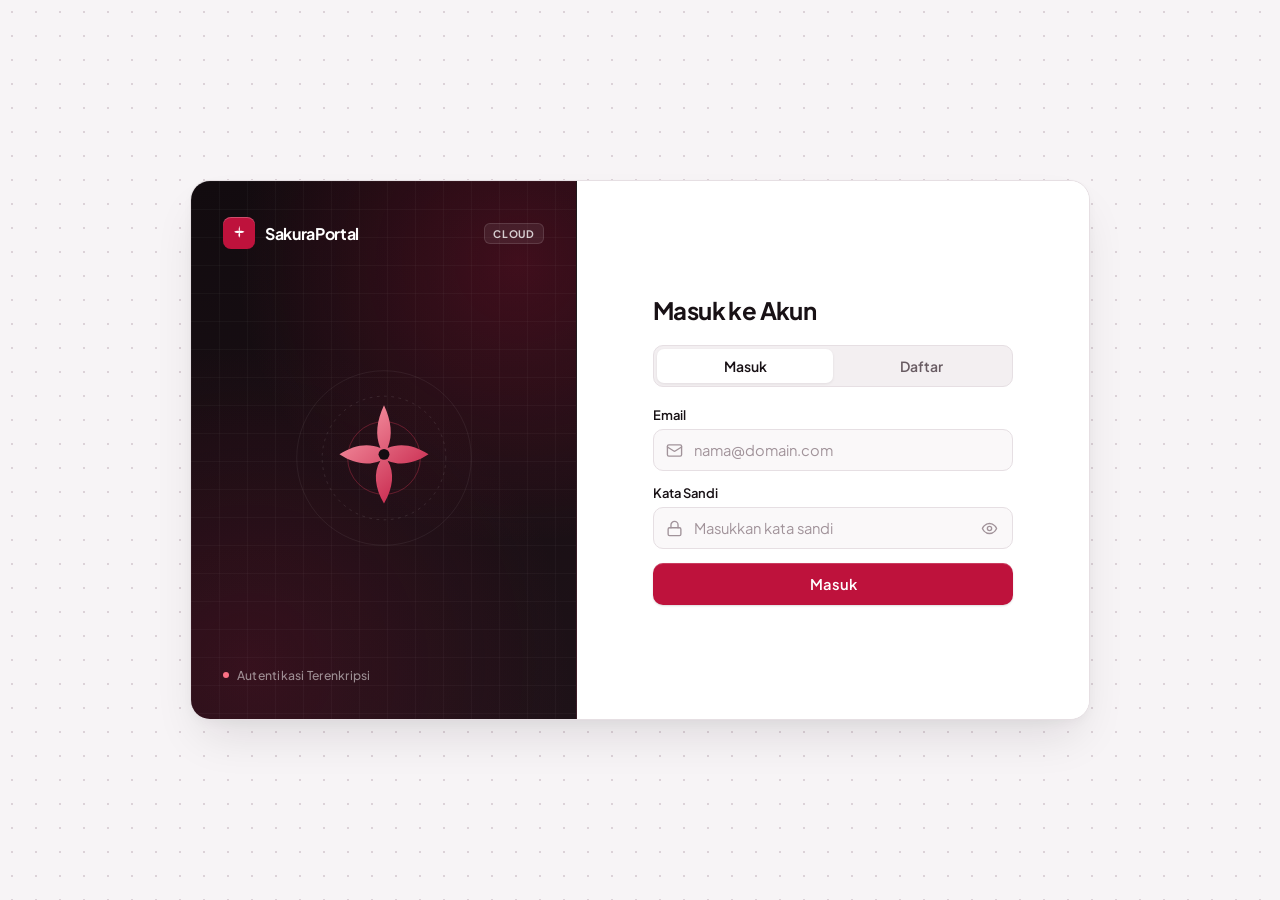
==== commit 58839337: "Add files via upload" ====
--- a/index.html
+++ b/index.html
@@ -3,189 +3,196 @@
 <head>
   <meta charset="UTF-8" />
   <meta name="viewport" content="width=device-width, initial-scale=1.0" />
-  <title>Masuk &amp; Daftar</title>
+  <title>Masuk — SakuraPortal</title>
   <link rel="preconnect" href="https://fonts.googleapis.com" />
   <link rel="preconnect" href="https://fonts.gstatic.com" crossorigin />
-  <link href="https://fonts.googleapis.com/css2?family=Plus+Jakarta+Sans:wght@400;500;600;700;800&display=swap" rel="stylesheet" />
+  <link href="https://fonts.googleapis.com/css2?family=Plus+Jakarta+Sans:wght@400;500;600;700&display=swap" rel="stylesheet" />
   <link rel="stylesheet" href="assets/css/style.css" />
 </head>
 <body>
-  <div class="bg-orb orb-1" aria-hidden="true"></div>
-  <div class="bg-orb orb-2" aria-hidden="true"></div>
-
   <main class="app-wrapper">
     <section id="auth-shell" class="auth-shell">
-      <!-- PANEL VISUAL SAKURA: Kiri di Desktop, Header Atas di HP -->
+      <!-- PANEL BRANDING: Kiri di Desktop, Header Ringkas di HP -->
       <aside class="brand-panel">
-        <div class="petals" aria-hidden="true">
-          <span></span><span></span><span></span>
-          <span></span><span></span><span></span>
-        </div>
-
-        <div class="brand-badge">
-          <div class="brand-icon">
-            <svg width="20" height="20" viewBox="0 0 24 24" fill="currentColor">
-              <path d="M12 2c1.4 2.6 1.9 5.1.8 7.3 2.3-.9 4.9-.4 7.2 1.2-2.2 1.6-4.7 2.2-7.1 1.4 1.3 2.1 1.1 4.7-.4 7.1-1.5-2.4-1.7-5-.4-7.1-2.4.8-4.9.2-7.1-1.4 2.3-1.6 4.9-2.1 7.2-1.2-1.1-2.2-.6-4.7.8-7.3z"/>
-            </svg>
-          </div>
-          <span class="brand-name">SakuraPortal</span>
-        </div>
-
-        <!-- Ilustrasi Bunga Sakura Dekoratif -->
-        <div class="sakura-art" aria-hidden="true">
-          <svg viewBox="0 0 200 200" fill="none">
-            <circle cx="100" cy="100" r="76" stroke="rgba(255,255,255,0.14)" stroke-width="1" stroke-dasharray="4 6"/>
-            <circle cx="100" cy="100" r="52" stroke="rgba(251,207,232,0.22)" stroke-width="1"/>
-            <path d="M100 34C110 54 113 73 105 90C122 83 141 87 159 99C141 111 122 115 105 108C115 124 113 144 100 164C87 144 85 124 95 108C78 115 59 111 41 99C59 87 78 83 95 90C87 73 90 54 100 34Z" fill="url(#sakuraGrad)" opacity="0.9"/>
-            <circle cx="100" cy="99" r="9" fill="#fff1f2"/>
+        <div class="brand-grid" aria-hidden="true"></div>
+
+        <div class="brand-top">
+          <div class="brand-badge">
+            <div class="brand-mark" aria-hidden="true">
+              <svg width="18" height="18" viewBox="0 0 24 24" fill="currentColor">
+                <path d="M12 2.5c1.2 2.4 1.6 4.7.7 6.8 2.1-.8 4.5-.4 6.6 1.1-2 1.5-4.3 2-6.5 1.3 1.2 1.9 1 4.3-.4 6.5-1.4-2.2-1.6-4.6-.4-6.5-2.2.7-4.5.2-6.5-1.3 2.1-1.5 4.5-1.9 6.6-1.1-.9-2.1-.5-4.4.7-6.8z"/>
+              </svg>
+            </div>
+            <span class="brand-name">SakuraPortal</span>
+          </div>
+
+          <span class="env-badge">CLOUD</span>
+        </div>
+
+        <!-- Emblem Geometris Sakura Minimalis (Khusus Desktop) -->
+        <div class="mon-crest" aria-hidden="true">
+          <svg viewBox="0 0 220 220" fill="none">
+            <circle cx="110" cy="110" r="96" stroke="rgba(255,255,255,0.07)" stroke-width="1"/>
+            <circle cx="110" cy="110" r="68" stroke="rgba(255,255,255,0.11)" stroke-width="1" stroke-dasharray="3 5"/>
+            <circle cx="110" cy="110" r="40" stroke="rgba(244,63,94,0.35)" stroke-width="1"/>
+            <path d="M110 52C118 69 120 85 114 99C128 93 144 96 159 106C144 116 128 119 114 113C122 126 120 143 110 160C100 143 98 126 106 113C92 119 76 116 61 106C76 96 92 93 106 99C100 85 102 69 110 52Z" fill="url(#beniGrad)"/>
+            <circle cx="110" cy="106" r="6" fill="#140d11"/>
             <defs>
-              <linearGradient id="sakuraGrad" x1="41" y1="34" x2="159" y2="164" gradientUnits="userSpaceOnUse">
-                <stop stop-color="#fbcfe8"/>
-                <stop offset="1" stop-color="#f472b6"/>
+              <linearGradient id="beniGrad" x1="61" y1="52" x2="159" y2="160" gradientUnits="userSpaceOnUse">
+                <stop stop-color="#fda4af"/>
+                <stop offset="1" stop-color="#be123c"/>
               </linearGradient>
             </defs>
           </svg>
         </div>
+
+        <div class="brand-foot">
+          <span>Autentikasi Terenkripsi</span>
+        </div>
       </aside>
 
-      <!-- PANEL FORM: Kanan di Desktop, Bottom Sheet di HP -->
+      <!-- PANEL FORM: Kanan di Desktop, Sheet Utama di HP -->
       <div class="form-panel">
-        <div class="sheet-handle" aria-hidden="true"></div>
-
-        <div class="form-header">
-          <h1 id="form-title">Masuk</h1>
-        </div>
-
-        <div id="tabs-container" class="tabs" role="tablist">
-          <div class="tab-glider" aria-hidden="true"></div>
-          <button type="button" id="tab-login" class="tab-btn active" role="tab" aria-selected="true">Masuk</button>
-          <button type="button" id="tab-register" class="tab-btn" role="tab" aria-selected="false">Daftar</button>
-        </div>
-
-        <div id="alert-box" class="alert hidden" role="alert"></div>
-
-        <!-- FORM MASUK -->
-        <form id="login-form" class="auth-form">
-          <div class="form-group">
-            <label for="login-email">Email</label>
-            <div class="input-box">
-              <span class="input-icon">
-                <svg width="18" height="18" viewBox="0 0 24 24" fill="none" stroke="currentColor" stroke-width="2" stroke-linecap="round" stroke-linejoin="round">
-                  <rect width="20" height="16" x="2" y="4" rx="2"/>
-                  <path d="m22 7-8.97 5.7a1.94 1.94 0 0 1-2.06 0L2 7"/>
-                </svg>
-              </span>
-              <input type="email" id="login-email" placeholder="nama@email.com" required autocomplete="email" />
-            </div>
-          </div>
-
-          <div class="form-group">
-            <label for="login-password">Kata Sandi</label>
-            <div class="input-box">
-              <span class="input-icon">
-                <svg width="18" height="18" viewBox="0 0 24 24" fill="none" stroke="currentColor" stroke-width="2" stroke-linecap="round" stroke-linejoin="round">
-                  <rect width="18" height="11" x="3" y="11" rx="2" ry="2"/>
-                  <path d="M7 11V7a5 5 0 0 1 10 0v4"/>
-                </svg>
-              </span>
-              <input type="password" id="login-password" placeholder="••••••••" required autocomplete="current-password" />
-              <button type="button" class="toggle-pw" data-target="login-password" aria-label="Lihat sandi">
-                <svg class="eye-open" width="18" height="18" viewBox="0 0 24 24" fill="none" stroke="currentColor" stroke-width="2" stroke-linecap="round" stroke-linejoin="round">
-                  <path d="M2 12s3-7 10-7 10 7 10 7-3 7-10 7-10-7-10-7Z"/>
-                  <circle cx="12" cy="12" r="3"/>
-                </svg>
-                <svg class="eye-closed hidden" width="18" height="18" viewBox="0 0 24 24" fill="none" stroke="currentColor" stroke-width="2" stroke-linecap="round" stroke-linejoin="round">
-                  <path d="M9.88 9.88a3 3 0 1 0 4.24 4.24"/>
-                  <path d="M10.73 5.08A10.43 10.43 0 0 1 12 5c7 0 10 7 10 7a13.16 13.16 0 0 1-1.67 2.68"/>
-                  <path d="M6.61 6.61A13.526 13.526 0 0 0 2 12s3 7 10 7a9.74 9.74 0 0 0 5.39-1.61"/>
-                  <line x1="2" x2="22" y1="2" y2="22"/>
-                </svg>
-              </button>
-            </div>
-          </div>
-
-          <button type="submit" id="btn-login" class="btn-primary">
-            <span class="btn-text">Masuk</span>
-            <span class="spinner hidden" aria-hidden="true"></span>
-          </button>
-        </form>
-
-        <!-- FORM DAFTAR -->
-        <form id="register-form" class="auth-form hidden">
-          <div class="form-group">
-            <label for="reg-name">Nama</label>
-            <div class="input-box">
-              <span class="input-icon">
-                <svg width="18" height="18" viewBox="0 0 24 24" fill="none" stroke="currentColor" stroke-width="2" stroke-linecap="round" stroke-linejoin="round">
-                  <path d="M19 21v-2a4 4 0 0 0-4-4H9a4 4 0 0 0-4 4v2"/>
-                  <circle cx="12" cy="7" r="4"/>
-                </svg>
-              </span>
-              <input type="text" id="reg-name" placeholder="Nama lengkap" required autocomplete="name" />
-            </div>
-          </div>
-
-          <div class="form-group">
-            <label for="reg-email">Email</label>
-            <div class="input-box">
-              <span class="input-icon">
-                <svg width="18" height="18" viewBox="0 0 24 24" fill="none" stroke="currentColor" stroke-width="2" stroke-linecap="round" stroke-linejoin="round">
-                  <rect width="20" height="16" x="2" y="4" rx="2"/>
-                  <path d="m22 7-8.97 5.7a1.94 1.94 0 0 1-2.06 0L2 7"/>
-                </svg>
-              </span>
-              <input type="email" id="reg-email" placeholder="nama@email.com" required autocomplete="email" />
-            </div>
-          </div>
-
-          <div class="form-group">
-            <label for="reg-password">Kata Sandi</label>
-            <div class="input-box">
-              <span class="input-icon">
-                <svg width="18" height="18" viewBox="0 0 24 24" fill="none" stroke="currentColor" stroke-width="2" stroke-linecap="round" stroke-linejoin="round">
-                  <rect width="18" height="11" x="3" y="11" rx="2" ry="2"/>
-                  <path d="M7 11V7a5 5 0 0 1 10 0v4"/>
-                </svg>
-              </span>
-              <input type="password" id="reg-password" placeholder="Min. 6 karakter" minlength="6" required autocomplete="new-password" />
-              <button type="button" class="toggle-pw" data-target="reg-password" aria-label="Lihat sandi">
-                <svg class="eye-open" width="18" height="18" viewBox="0 0 24 24" fill="none" stroke="currentColor" stroke-width="2" stroke-linecap="round" stroke-linejoin="round">
-                  <path d="M2 12s3-7 10-7 10 7 10 7-3 7-10 7-10-7-10-7Z"/>
-                  <circle cx="12" cy="12" r="3"/>
-                </svg>
-                <svg class="eye-closed hidden" width="18" height="18" viewBox="0 0 24 24" fill="none" stroke="currentColor" stroke-width="2" stroke-linecap="round" stroke-linejoin="round">
-                  <path d="M9.88 9.88a3 3 0 1 0 4.24 4.24"/>
-                  <path d="M10.73 5.08A10.43 10.43 0 0 1 12 5c7 0 10 7 10 7a13.16 13.16 0 0 1-1.67 2.68"/>
-                  <path d="M6.61 6.61A13.526 13.526 0 0 0 2 12s3 7 10 7a9.74 9.74 0 0 0 5.39-1.61"/>
-                  <line x1="2" x2="22" y1="2" y2="22"/>
-                </svg>
-              </button>
-            </div>
-            <div class="strength-bars" id="strength-meter" aria-hidden="true">
-              <span class="s-bar"></span>
-              <span class="s-bar"></span>
-              <span class="s-bar"></span>
-            </div>
-          </div>
-
-          <div class="form-group">
-            <label for="reg-confirm">Ulangi Kata Sandi</label>
-            <div class="input-box">
-              <span class="input-icon">
-                <svg width="18" height="18" viewBox="0 0 24 24" fill="none" stroke="currentColor" stroke-width="2" stroke-linecap="round" stroke-linejoin="round">
-                  <path d="M12 22s8-4 8-10V5l-8-3-8 3v7c0 6 8 10 8 10z"/>
-                  <path d="m9 12 2 2 4-4"/>
-                </svg>
-              </span>
-              <input type="password" id="reg-confirm" placeholder="••••••••" minlength="6" required autocomplete="new-password" />
-            </div>
-          </div>
-
-          <button type="submit" id="btn-register" class="btn-primary">
-            <span class="btn-text">Daftar</span>
-            <span class="spinner hidden" aria-hidden="true"></span>
-          </button>
-        </form>
+        <div class="form-container">
+          <div class="form-header">
+            <h1 id="form-title">Masuk ke Akun</h1>
+          </div>
+
+          <!-- Segmented Control Tabs -->
+          <div id="tabs-container" class="tabs" role="tablist">
+            <div class="tab-glider" aria-hidden="true"></div>
+            <button type="button" id="tab-login" class="tab-btn active" role="tab" aria-selected="true">Masuk</button>
+            <button type="button" id="tab-register" class="tab-btn" role="tab" aria-selected="false">Daftar</button>
+          </div>
+
+          <div id="alert-box" class="alert hidden" role="alert">
+            <span class="alert-icon" aria-hidden="true"></span>
+            <span id="alert-text"></span>
+          </div>
+
+          <!-- FORM MASUK -->
+          <form id="login-form" class="auth-form" novalidate>
+            <div class="form-group">
+              <label for="login-email">Email</label>
+              <div class="input-box">
+                <span class="input-icon">
+                  <svg width="17" height="17" viewBox="0 0 24 24" fill="none" stroke="currentColor" stroke-width="1.9" stroke-linecap="round" stroke-linejoin="round">
+                    <rect width="20" height="16" x="2" y="4" rx="2"/>
+                    <path d="m22 7-8.97 5.7a1.94 1.94 0 0 1-2.06 0L2 7"/>
+                  </svg>
+                </span>
+                <input type="email" id="login-email" placeholder="nama@domain.com" required autocomplete="email" />
+              </div>
+            </div>
+
+            <div class="form-group">
+              <label for="login-password">Kata Sandi</label>
+              <div class="input-box">
+                <span class="input-icon">
+                  <svg width="17" height="17" viewBox="0 0 24 24" fill="none" stroke="currentColor" stroke-width="1.9" stroke-linecap="round" stroke-linejoin="round">
+                    <rect width="18" height="11" x="3" y="11" rx="2" ry="2"/>
+                    <path d="M7 11V7a5 5 0 0 1 10 0v4"/>
+                  </svg>
+                </span>
+                <input type="password" id="login-password" placeholder="Masukkan kata sandi" required autocomplete="current-password" />
+                <button type="button" class="toggle-pw" data-target="login-password" aria-label="Tampilkan sandi">
+                  <svg class="eye-open" width="17" height="17" viewBox="0 0 24 24" fill="none" stroke="currentColor" stroke-width="1.9" stroke-linecap="round" stroke-linejoin="round">
+                    <path d="M2 12s3-7 10-7 10 7 10 7-3 7-10 7-10-7-10-7Z"/>
+                    <circle cx="12" cy="12" r="3"/>
+                  </svg>
+                  <svg class="eye-closed hidden" width="17" height="17" viewBox="0 0 24 24" fill="none" stroke="currentColor" stroke-width="1.9" stroke-linecap="round" stroke-linejoin="round">
+                    <path d="M9.88 9.88a3 3 0 1 0 4.24 4.24"/>
+                    <path d="M10.73 5.08A10.43 10.43 0 0 1 12 5c7 0 10 7 10 7a13.16 13.16 0 0 1-1.67 2.68"/>
+                    <path d="M6.61 6.61A13.526 13.526 0 0 0 2 12s3 7 10 7a9.74 9.74 0 0 0 5.39-1.61"/>
+                    <line x1="2" x2="22" y1="2" y2="22"/>
+                  </svg>
+                </button>
+              </div>
+            </div>
+
+            <button type="submit" id="btn-login" class="btn-primary">
+              <span class="btn-text">Masuk</span>
+              <span class="spinner hidden" aria-hidden="true"></span>
+            </button>
+          </form>
+
+          <!-- FORM DAFTAR -->
+          <form id="register-form" class="auth-form hidden" novalidate>
+            <div class="form-group">
+              <label for="reg-name">Nama Lengkap</label>
+              <div class="input-box">
+                <span class="input-icon">
+                  <svg width="17" height="17" viewBox="0 0 24 24" fill="none" stroke="currentColor" stroke-width="1.9" stroke-linecap="round" stroke-linejoin="round">
+                    <path d="M19 21v-2a4 4 0 0 0-4-4H9a4 4 0 0 0-4 4v2"/>
+                    <circle cx="12" cy="7" r="4"/>
+                  </svg>
+                </span>
+                <input type="text" id="reg-name" placeholder="Nama lengkap" required autocomplete="name" />
+              </div>
+            </div>
+
+            <div class="form-group">
+              <label for="reg-email">Email</label>
+              <div class="input-box">
+                <span class="input-icon">
+                  <svg width="17" height="17" viewBox="0 0 24 24" fill="none" stroke="currentColor" stroke-width="1.9" stroke-linecap="round" stroke-linejoin="round">
+                    <rect width="20" height="16" x="2" y="4" rx="2"/>
+                    <path d="m22 7-8.97 5.7a1.94 1.94 0 0 1-2.06 0L2 7"/>
+                  </svg>
+                </span>
+                <input type="email" id="reg-email" placeholder="nama@domain.com" required autocomplete="email" />
+              </div>
+            </div>
+
+            <div class="form-group">
+              <label for="reg-password">Kata Sandi</label>
+              <div class="input-box">
+                <span class="input-icon">
+                  <svg width="17" height="17" viewBox="0 0 24 24" fill="none" stroke="currentColor" stroke-width="1.9" stroke-linecap="round" stroke-linejoin="round">
+                    <rect width="18" height="11" x="3" y="11" rx="2" ry="2"/>
+                    <path d="M7 11V7a5 5 0 0 1 10 0v4"/>
+                  </svg>
+                </span>
+                <input type="password" id="reg-password" placeholder="Minimal 6 karakter" minlength="6" required autocomplete="new-password" />
+                <button type="button" class="toggle-pw" data-target="reg-password" aria-label="Tampilkan sandi">
+                  <svg class="eye-open" width="17" height="17" viewBox="0 0 24 24" fill="none" stroke="currentColor" stroke-width="1.9" stroke-linecap="round" stroke-linejoin="round">
+                    <path d="M2 12s3-7 10-7 10 7 10 7-3 7-10 7-10-7-10-7Z"/>
+                    <circle cx="12" cy="12" r="3"/>
+                  </svg>
+                  <svg class="eye-closed hidden" width="17" height="17" viewBox="0 0 24 24" fill="none" stroke="currentColor" stroke-width="1.9" stroke-linecap="round" stroke-linejoin="round">
+                    <path d="M9.88 9.88a3 3 0 1 0 4.24 4.24"/>
+                    <path d="M10.73 5.08A10.43 10.43 0 0 1 12 5c7 0 10 7 10 7a13.16 13.16 0 0 1-1.67 2.68"/>
+                    <path d="M6.61 6.61A13.526 13.526 0 0 0 2 12s3 7 10 7a9.74 9.74 0 0 0 5.39-1.61"/>
+                    <line x1="2" x2="22" y1="2" y2="22"/>
+                  </svg>
+                </button>
+              </div>
+              <div class="strength-bars" id="strength-meter" aria-hidden="true">
+                <span class="s-bar"></span>
+                <span class="s-bar"></span>
+                <span class="s-bar"></span>
+              </div>
+            </div>
+
+            <div class="form-group">
+              <label for="reg-confirm">Konfirmasi Kata Sandi</label>
+              <div class="input-box">
+                <span class="input-icon">
+                  <svg width="17" height="17" viewBox="0 0 24 24" fill="none" stroke="currentColor" stroke-width="1.9" stroke-linecap="round" stroke-linejoin="round">
+                    <path d="M12 22s8-4 8-10V5l-8-3-8 3v7c0 6 8 10 8 10z"/>
+                    <path d="m9 12 2 2 4-4"/>
+                  </svg>
+                </span>
+                <input type="password" id="reg-confirm" placeholder="Ulangi kata sandi" minlength="6" required autocomplete="new-password" />
+              </div>
+            </div>
+
+            <button type="submit" id="btn-register" class="btn-primary">
+              <span class="btn-text">Buat Akun</span>
+              <span class="spinner hidden" aria-hidden="true"></span>
+            </button>
+          </form>
+        </div>
       </div>
     </section>
   </main>
--- a/assets/css/style.css
+++ b/assets/css/style.css
@@ -1,36 +1,47 @@
 :root {
-  --bg-dark: #070b14;
-  --panel-dark-1: #0b1120;
-  --panel-dark-2: #172554;
+  --bg-canvas: #f7f4f6;
   --surface: #ffffff;
-  --surface-subtle: #f8fafc;
-  --text: #0f172a;
-  --text-muted: #64748b;
-  --border: #e2e8f0;
-  --primary: #4f46e5;
-  --primary-hover: #4338ca;
-  --primary-glow: rgba(79, 70, 229, 0.22);
-  --accent-cyan: #38bdf8;
-  --danger: #dc2626;
-  --danger-bg: #fef2f2;
-  --success: #059669;
+  --surface-muted: #faf8f9;
+  --text: #181115;
+  --text-secondary: #685b62;
+  --text-placeholder: #a1939a;
+  --border: #e6dfe3;
+  --border-strong: #d4c8cf;
+
+  /* Palet Sakura Beni & Sumi Obsidian */
+  --sumi-950: #120b0f;
+  --sumi-900: #1e1218;
+  --beni-600: #be123c;
+  --beni-700: #9f1239;
+  --beni-50: #fff1f2;
+  --beni-ring: rgba(190, 18, 60, 0.14);
+
+  --danger-text: #be123c;
+  --danger-bg: #fff1f2;
+  --danger-border: #fecdd3;
+  --success-text: #065f46;
   --success-bg: #ecfdf5;
+  --success-border: #a7f3d0;
 }
 
 * {
   box-sizing: border-box;
   margin: 0;
   padding: 0;
-  font-family: "Plus Jakarta Sans", -apple-system, BlinkMacSystemFont, "Segoe UI", sans-serif;
+  font-family: "Plus Jakarta Sans", -apple-system, BlinkMacSystemFont, sans-serif;
   -webkit-tap-highlight-color: transparent;
 }
 
+::selection {
+  background: #ffe4e6;
+  color: #881337;
+}
+
 body {
-  background-color: var(--bg-dark);
+  background-color: var(--bg-canvas);
   color: var(--text);
   min-height: 100vh;
-  overflow-x: hidden;
-  position: relative;
+  -webkit-font-smoothing: antialiased;
 }
 
 .hidden {
@@ -38,16 +49,16 @@
 }
 
 /* =====================================================
-   TAMPILAN HP / MOBILE (Layar < 900px)
-   Native App Feel: Compact Hero + Overlapping Bottom Sheet
+   1. TAMPILAN MOBILE / HP (Layar < 860px)
+   Top Header Sumi Minimalis + Clean Native Sheet
    ===================================================== */
-@media (max-width: 899px) {
+@media (max-width: 859px) {
   body {
     background-color: var(--surface);
   }
 
-  .bg-grid,
-  .bg-orb {
+  .mon-crest,
+  .brand-foot {
     display: none;
   }
 
@@ -60,296 +71,194 @@
 
   .brand-panel {
     background:
-      radial-gradient(circle at 85% 15%, rgba(56, 189, 248, 0.25), transparent 50%),
-      linear-gradient(150deg, #090d16 0%, #1e1b4b 55%, #1d4ed8 100%);
+      radial-gradient(circle at 90% 10%, rgba(190, 18, 60, 0.28), transparent 55%),
+      linear-gradient(160deg, var(--sumi-950) 0%, var(--sumi-900) 100%);
     color: #ffffff;
-    padding: 24px 22px 62px;
-    position: relative;
+    padding: 22px 20px 44px;
+    position: relative;
+    overflow: hidden;
   }
 
   .brand-top {
     display: flex;
     align-items: center;
     justify-content: space-between;
-    margin-bottom: 20px;
-  }
-
-  .eyebrow {
-    display: inline-block;
-    font-size: 0.68rem;
-    font-weight: 700;
-    letter-spacing: 1.2px;
-    color: #7dd3fc;
-    margin-bottom: 4px;
-  }
-
-  .brand-copy h2 {
-    font-size: 1.32rem;
-    font-weight: 800;
-    letter-spacing: -0.3px;
-    margin-bottom: 6px;
-  }
-
-  .brand-copy p {
-    font-size: 0.84rem;
-    color: rgba(255, 255, 255, 0.78);
-    line-height: 1.5;
-  }
-
-  .feature-cards {
-    display: none;
+    position: relative;
+    z-index: 1;
   }
 
   .form-panel {
     background: var(--surface);
-    border-radius: 30px 30px 0 0;
-    margin-top: -32px;
-    padding: 14px 22px 36px;
+    border-radius: 22px 22px 0 0;
+    margin-top: -22px;
+    padding: 28px 20px 36px;
     flex: 1;
-    box-shadow: 0 -10px 30px rgba(9, 13, 22, 0.16);
     position: relative;
     z-index: 2;
-  }
-
-  /* Garis handle ala Bottom Sheet iOS/Android */
-  .sheet-handle {
-    width: 38px;
-    height: 4px;
-    background: #cbd5e1;
-    border-radius: 99px;
-    margin: 0 auto 18px;
+    box-shadow: 0 -8px 24px rgba(18, 11, 15, 0.12);
   }
 
   .form-header h1 {
-    font-size: 1.4rem;
-  }
-
-  /* Sentuhan jari optimal & cegah auto-zoom layar HP */
+    font-size: 1.38rem;
+  }
+
+  /* Tinggi tombol/input nyaman disentuh & cegah auto-zoom layar HP */
   .input-box input,
   .btn-primary {
-    min-height: 50px;
+    min-height: 48px;
     font-size: 16px;
   }
 }
 
 /* =====================================================
-   TAMPILAN DESKTOP / LAPTOP (Layar >= 900px)
-   Floating Split Workspace + Aurora Backdrop
+   2. TAMPILAN DESKTOP / LAPTOP (Layar >= 860px)
+   Architectural Editorial Split Layout
    ===================================================== */
-@media (min-width: 900px) {
+@media (min-width: 860px) {
   body {
+    background-color: var(--bg-canvas);
+    background-image: radial-gradient(#dcd2d8 1px, transparent 1px);
+    background-size: 24px 24px;
     display: flex;
     align-items: center;
     justify-content: center;
-    padding: 36px;
-  }
-
-  .bg-grid {
-    position: fixed;
-    inset: 0;
-    background-image:
-      linear-gradient(rgba(255, 255, 255, 0.03) 1px, transparent 1px),
-      linear-gradient(90deg, rgba(255, 255, 255, 0.03) 1px, transparent 1px);
-    background-size: 42px 42px;
-    pointer-events: none;
-  }
-
-  .bg-orb {
-    position: fixed;
-    border-radius: 50%;
-    filter: blur(90px);
-    pointer-events: none;
-    z-index: 0;
-  }
-
-  .orb-1 {
-    width: 420px;
-    height: 420px;
-    background: rgba(79, 70, 229, 0.28);
-    top: -100px;
-    left: 10%;
-  }
-
-  .orb-2 {
-    width: 360px;
-    height: 360px;
-    background: rgba(14, 165, 233, 0.2);
-    bottom: -90px;
-    right: 12%;
+    padding: 32px;
   }
 
   .app-wrapper {
     width: 100%;
-    max-width: 1020px;
-    position: relative;
-    z-index: 1;
+    max-width: 900px;
   }
 
   .auth-shell {
     display: grid;
-    grid-template-columns: 1.08fr 1fr;
+    grid-template-columns: 0.86fr 1.14fr;
     background: var(--surface);
-    border-radius: 26px;
+    border-radius: 20px;
     overflow: hidden;
+    border: 1px solid var(--border);
     box-shadow:
-      0 30px 70px rgba(0, 0, 0, 0.55),
-      0 0 0 1px rgba(255, 255, 255, 0.12);
-    min-height: 620px;
+      0 24px 48px -12px rgba(24, 17, 21, 0.12),
+      0 4px 12px -2px rgba(24, 17, 21, 0.04);
+    min-height: 540px;
   }
 
   .brand-panel {
     background:
-      radial-gradient(circle at 90% 10%, rgba(56, 189, 248, 0.22), transparent 48%),
-      radial-gradient(circle at 10% 90%, rgba(99, 102, 241, 0.3), transparent 55%),
-      linear-gradient(160deg, #090d16 0%, #111827 55%, #1e1b4b 100%);
+      radial-gradient(circle at 85% 15%, rgba(190, 18, 60, 0.25), transparent 50%),
+      radial-gradient(circle at 15% 90%, rgba(159, 18, 57, 0.2), transparent 55%),
+      linear-gradient(165deg, var(--sumi-950) 0%, var(--sumi-900) 100%);
     color: #ffffff;
-    padding: 46px 44px;
+    padding: 36px 32px;
     display: flex;
     flex-direction: column;
     justify-content: space-between;
+    position: relative;
+    overflow: hidden;
+    border-right: 1px solid rgba(255, 255, 255, 0.06);
   }
 
   .brand-top {
     display: flex;
     align-items: center;
     justify-content: space-between;
-  }
-
-  .eyebrow {
-    display: inline-block;
-    font-size: 0.72rem;
-    font-weight: 700;
-    letter-spacing: 1.5px;
-    color: #7dd3fc;
-    margin-bottom: 10px;
-  }
-
-  .brand-copy h2 {
-    font-size: 2rem;
-    font-weight: 800;
-    line-height: 1.2;
-    letter-spacing: -0.5px;
-    margin-bottom: 14px;
-  }
-
-  .brand-copy p {
-    font-size: 0.95rem;
-    color: rgba(255, 255, 255, 0.76);
-    line-height: 1.65;
-  }
-
-  .feature-cards {
-    display: flex;
-    flex-direction: column;
-    gap: 12px;
-  }
-
-  .f-card {
+    position: relative;
+    z-index: 1;
+  }
+
+  .mon-crest {
+    width: 200px;
+    height: 200px;
+    margin: auto;
+    position: relative;
+    z-index: 1;
+  }
+
+  .brand-foot {
+    position: relative;
+    z-index: 1;
     display: flex;
     align-items: center;
-    gap: 14px;
-    padding: 14px 16px;
-    border-radius: 14px;
-    background: rgba(255, 255, 255, 0.05);
-    border: 1px solid rgba(255, 255, 255, 0.09);
-    backdrop-filter: blur(8px);
-  }
-
-  .f-icon {
-    width: 38px;
-    height: 38px;
-    border-radius: 10px;
-    background: rgba(56, 189, 248, 0.14);
-    color: #7dd3fc;
-    display: flex;
-    align-items: center;
-    justify-content: center;
-    flex-shrink: 0;
-  }
-
-  .f-card strong {
-    display: block;
-    font-size: 0.88rem;
-    font-weight: 700;
-    margin-bottom: 2px;
-  }
-
-  .f-card span {
-    display: block;
-    font-size: 0.78rem;
-    color: rgba(255, 255, 255, 0.68);
-  }
-
-  .sheet-handle {
-    display: none;
+    gap: 8px;
+    font-size: 0.76rem;
+    font-weight: 500;
+    color: rgba(255, 255, 255, 0.52);
+    letter-spacing: 0.02em;
+  }
+
+  .brand-foot::before {
+    content: "";
+    width: 6px;
+    height: 6px;
+    border-radius: 50%;
+    background: #fb7185;
   }
 
   .form-panel {
-    padding: 46px 48px;
+    padding: 44px 48px;
     display: flex;
     flex-direction: column;
     justify-content: center;
     background: var(--surface);
   }
 
+  .form-container {
+    width: 100%;
+    max-width: 360px;
+    margin: 0 auto;
+  }
+
   .form-header h1 {
-    font-size: 1.65rem;
+    font-size: 1.5rem;
   }
 }
 
 /* =====================================================
-   KOMPONEN UMUM (Brand, Tabs Glider, Input Ikon, Animasi)
+   3. KOMPONEN PRESISI
    ===================================================== */
+.brand-grid {
+  position: absolute;
+  inset: 0;
+  background-image:
+    linear-gradient(rgba(255, 255, 255, 0.03) 1px, transparent 1px),
+    linear-gradient(90deg, rgba(255, 255, 255, 0.03) 1px, transparent 1px);
+  background-size: 28px 28px;
+  pointer-events: none;
+}
+
 .brand-badge {
   display: flex;
   align-items: center;
   gap: 10px;
 }
 
-.brand-icon {
-  width: 36px;
-  height: 36px;
-  border-radius: 10px;
-  background: linear-gradient(135deg, #4f46e5, #0ea5e9);
+.brand-mark {
+  width: 32px;
+  height: 32px;
+  border-radius: 8px;
+  background: var(--beni-600);
   color: #ffffff;
   display: flex;
   align-items: center;
   justify-content: center;
-  box-shadow: 0 6px 16px rgba(79, 70, 229, 0.4);
+  box-shadow: inset 0 1px 0 rgba(255, 255, 255, 0.25);
 }
 
 .brand-name {
-  font-weight: 800;
-  font-size: 1.08rem;
-  letter-spacing: -0.2px;
-}
-
-.status-pill {
-  display: inline-flex;
-  align-items: center;
-  gap: 7px;
-  font-size: 0.74rem;
-  font-weight: 600;
-  padding: 5px 11px;
-  border-radius: 99px;
-  background: rgba(255, 255, 255, 0.08);
-  border: 1px solid rgba(255, 255, 255, 0.14);
-  color: #e0f2fe;
-}
-
-.pulse-dot {
-  width: 7px;
-  height: 7px;
-  border-radius: 50%;
-  background: #34d399;
-  box-shadow: 0 0 0 0 rgba(52, 211, 153, 0.7);
-  animation: pulseRing 2s infinite;
-}
-
-@keyframes pulseRing {
-  0% { box-shadow: 0 0 0 0 rgba(52, 211, 153, 0.7); }
-  70% { box-shadow: 0 0 0 7px rgba(52, 211, 153, 0); }
-  100% { box-shadow: 0 0 0 0 rgba(52, 211, 153, 0); }
+  font-weight: 700;
+  font-size: 1rem;
+  letter-spacing: -0.02em;
+}
+
+.env-badge {
+  font-size: 0.65rem;
+  font-weight: 700;
+  letter-spacing: 0.08em;
+  padding: 3px 8px;
+  border-radius: 6px;
+  background: rgba(255, 255, 255, 0.07);
+  border: 1px solid rgba(255, 255, 255, 0.12);
+  color: rgba(255, 255, 255, 0.78);
 }
 
 .form-header {
@@ -357,38 +266,33 @@
 }
 
 .form-header h1 {
-  font-weight: 800;
-  letter-spacing: -0.4px;
+  font-weight: 700;
+  letter-spacing: -0.025em;
   color: var(--text);
 }
 
-.form-header p {
-  font-size: 0.9rem;
-  color: var(--text-muted);
-  margin-top: 4px;
-}
-
-/* Sliding Tab Switcher */
+/* Segmented Tabs */
 .tabs {
   position: relative;
   display: grid;
   grid-template-columns: 1fr 1fr;
-  background: #f1f5f9;
-  padding: 4px;
-  border-radius: 12px;
+  background: #f3eff1;
+  padding: 3px;
+  border-radius: 10px;
+  border: 1px solid var(--border);
   margin-bottom: 20px;
 }
 
 .tab-glider {
   position: absolute;
-  top: 4px;
-  left: 4px;
-  width: calc(50% - 4px);
-  height: calc(100% - 8px);
+  top: 3px;
+  left: 3px;
+  width: calc(50% - 3px);
+  height: calc(100% - 6px);
   background: var(--surface);
-  border-radius: 9px;
-  box-shadow: 0 2px 8px rgba(15, 23, 42, 0.08);
-  transition: transform 0.28s cubic-bezier(0.22, 1, 0.36, 1);
+  border-radius: 7px;
+  box-shadow: 0 1px 3px rgba(24, 17, 21, 0.08);
+  transition: transform 0.24s cubic-bezier(0.2, 0.8, 0.2, 1);
 }
 
 .tabs.register-mode .tab-glider {
@@ -400,66 +304,70 @@
   z-index: 1;
   border: none;
   background: transparent;
-  padding: 10px;
-  font-size: 0.9rem;
-  font-weight: 700;
-  color: var(--text-muted);
+  padding: 8px;
+  font-size: 0.875rem;
+  font-weight: 600;
+  color: var(--text-secondary);
   cursor: pointer;
-  transition: color 0.2s ease;
+  transition: color 0.18s ease;
 }
 
 .tab-btn.active {
   color: var(--text);
 }
 
-/* Alert Box */
+/* Alert Banner */
 .alert {
-  padding: 12px 14px;
-  border-radius: 12px;
-  font-size: 0.85rem;
+  display: flex;
+  align-items: flex-start;
+  gap: 9px;
+  padding: 11px 13px;
+  border-radius: 10px;
+  font-size: 0.83rem;
   font-weight: 500;
   margin-bottom: 16px;
   line-height: 1.45;
-  animation: fadeSlide 0.25s ease;
+  animation: fadeIn 0.2s ease;
+}
+
+.alert-icon {
+  display: flex;
+  align-items: center;
+  flex-shrink: 0;
+  margin-top: 1px;
 }
 
 .alert.error {
   background: var(--danger-bg);
-  color: var(--danger);
-  border: 1px solid #fecaca;
+  color: var(--danger-text);
+  border: 1px solid var(--danger-border);
 }
 
 .alert.success {
   background: var(--success-bg);
-  color: var(--success);
-  border: 1px solid #a7f3d0;
+  color: var(--success-text);
+  border: 1px solid var(--success-border);
 }
 
 .auth-form {
-  animation: fadeSlide 0.28s ease;
-}
-
-@keyframes fadeSlide {
-  from {
-    opacity: 0;
-    transform: translateY(6px);
-  }
-  to {
-    opacity: 1;
-    transform: translateY(0);
-  }
-}
-
-/* Input dengan Ikon */
+  animation: fadeIn 0.22s ease;
+}
+
+@keyframes fadeIn {
+  from { opacity: 0; transform: translateY(4px); }
+  to { opacity: 1; transform: translateY(0); }
+}
+
+/* Inputs */
 .form-group {
-  margin-bottom: 15px;
+  margin-bottom: 14px;
 }
 
 .form-group label {
   display: block;
-  font-size: 0.83rem;
-  font-weight: 700;
-  color: #334155;
+  font-size: 0.81rem;
+  font-weight: 600;
+  color: var(--text);
   margin-bottom: 6px;
 }
 
@@ -471,132 +379,123 @@
 
 .input-icon {
   position: absolute;
-  left: 14px;
-  color: #94a3b8;
+  left: 13px;
+  color: var(--text-placeholder);
   display: flex;
   align-items: center;
   pointer-events: none;
-  transition: color 0.2s;
+  transition: color 0.18s ease;
 }
 
 .input-box input {
   width: 100%;
-  padding: 12px 44px 12px 42px;
-  background: var(--surface-subtle);
-  border: 1.5px solid var(--border);
-  border-radius: 12px;
-  font-size: 0.94rem;
+  padding: 11px 40px 11px 40px;
+  background: var(--surface-muted);
+  border: 1px solid var(--border);
+  border-radius: 10px;
+  font-size: 0.92rem;
   font-weight: 500;
   color: var(--text);
   outline: none;
-  transition: all 0.2s ease;
+  transition: border-color 0.18s ease, box-shadow 0.18s ease, background-color 0.18s ease;
 }
 
 .input-box input::placeholder {
-  color: #94a3b8;
+  color: var(--text-placeholder);
   font-weight: 400;
+}
+
+.input-box input:hover {
+  border-color: var(--border-strong);
 }
 
 .input-box input:focus {
   background: var(--surface);
-  border-color: var(--primary);
-  box-shadow: 0 0 0 4px var(--primary-glow);
+  border-color: var(--beni-600);
+  box-shadow: 0 0 0 3px var(--beni-ring);
 }
 
 .input-box:focus-within .input-icon {
-  color: var(--primary);
+  color: var(--beni-600);
 }
 
 .toggle-pw {
   position: absolute;
-  right: 12px;
+  right: 11px;
   background: none;
   border: none;
-  color: #94a3b8;
-  display: flex;
-  align-items: center;
-  justify-content: center;
+  color: var(--text-placeholder);
+  display: flex;
+  align-items: center;
   padding: 4px;
+  border-radius: 6px;
   cursor: pointer;
-  transition: color 0.2s;
+  transition: color 0.18s ease;
 }
 
 .toggle-pw:hover {
   color: var(--text);
 }
 
-/* Password Strength Meter */
-.strength-meter {
-  display: flex;
-  align-items: center;
-  justify-content: space-between;
-  gap: 10px;
-  margin-top: 8px;
-}
-
+/* Password Strength Bars */
 .strength-bars {
   display: flex;
-  gap: 5px;
-  flex: 1;
+  gap: 4px;
+  margin-top: 7px;
 }
 
 .s-bar {
-  height: 4px;
+  height: 3px;
   flex: 1;
   border-radius: 99px;
-  background: #e2e8f0;
-  transition: background-color 0.25s ease;
-}
-
-.strength-meter.weak .s-bar:nth-child(1) { background: #ef4444; }
-.strength-meter.medium .s-bar:nth-child(1),
-.strength-meter.medium .s-bar:nth-child(2) { background: #f59e0b; }
-.strength-meter.strong .s-bar { background: #10b981; }
-
-.strength-label {
-  font-size: 0.74rem;
-  font-weight: 600;
-  color: var(--text-muted);
-}
-
-/* Primary CTA Button + Spinner */
+  background: var(--border);
+  transition: background-color 0.22s ease;
+}
+
+.strength-bars.weak .s-bar:nth-child(1) { background: #e11d48; }
+.strength-bars.medium .s-bar:nth-child(1),
+.strength-bars.medium .s-bar:nth-child(2) { background: #d97706; }
+.strength-bars.strong .s-bar { background: #059669; }
+
+/* Primary CTA Button */
 .btn-primary {
   width: 100%;
-  padding: 13px 18px;
-  border-radius: 12px;
-  font-size: 0.95rem;
-  font-weight: 700;
+  padding: 12px 16px;
+  border-radius: 10px;
+  font-size: 0.92rem;
+  font-weight: 600;
   cursor: pointer;
   border: none;
-  background: linear-gradient(135deg, #4f46e5 0%, #2563eb 100%);
+  background: var(--beni-600);
   color: #ffffff;
   margin-top: 8px;
   display: flex;
   align-items: center;
   justify-content: center;
-  gap: 10px;
-  box-shadow: 0 10px 22px -6px rgba(79, 70, 229, 0.5);
-  transition: transform 0.15s ease, box-shadow 0.2s ease, opacity 0.2s ease;
+  gap: 8px;
+  box-shadow:
+    0 1px 2px rgba(24, 17, 21, 0.15),
+    inset 0 1px 0 rgba(255, 255, 255, 0.18);
+  transition: background-color 0.18s ease, transform 0.12s ease, opacity 0.18s ease;
 }
 
 .btn-primary:hover:not(:disabled) {
-  box-shadow: 0 14px 26px -6px rgba(79, 70, 229, 0.62);
-  transform: translateY(-1px);
+  background: var(--beni-700);
 }
 
 .btn-primary:active:not(:disabled) {
-  transform: scale(0.985);
+  transform: scale(0.99);
 }
 
 .btn-primary:disabled {
-  opacity: 0.72;
+  opacity: 0.68;
   cursor: not-allowed;
 }
 
 .spinner {
-  width: 18px;
-  height: 18px;
-  border: 2.5px solid rgba(255, 255, 255, 0.35);
+  width: 16px;
+  height: 16px;
+  border: 2px solid rgba(255, 255, 255, 0.35);
   border-top-color: #ffffff;
   border-radius: 50%;
   animation: spin 0.7s linear infinite;
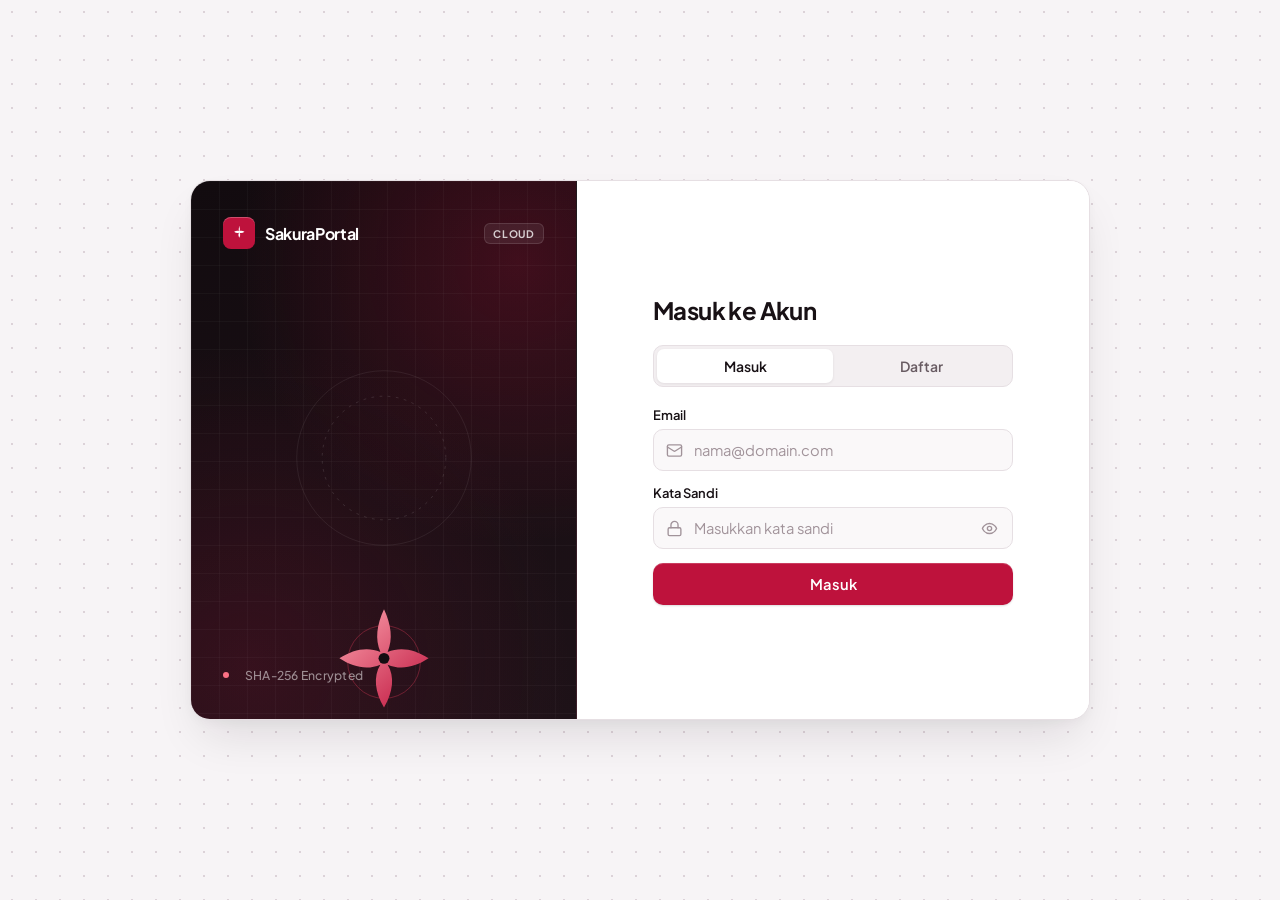
==== commit cb9c5d7e: "Add files via upload" ====
--- a/index.html
+++ b/index.html
@@ -10,13 +10,20 @@
   <link rel="stylesheet" href="assets/css/style.css" />
 </head>
 <body>
-  <main class="app-wrapper">
+  <main class="app-wrapper" id="app-wrapper">
     <section id="auth-shell" class="auth-shell">
       <!-- PANEL BRANDING: Kiri di Desktop, Header Ringkas di HP -->
       <aside class="brand-panel">
         <div class="brand-grid" aria-hidden="true"></div>
-
-        <div class="brand-top">
+        <div class="brand-glow" aria-hidden="true"></div>
+
+        <!-- Kelopak Sakura Halus -->
+        <div class="sakura-petals" aria-hidden="true">
+          <span></span><span></span><span></span>
+          <span></span><span></span><span></span>
+        </div>
+
+        <div class="brand-top anim-fade" style="--delay: 0.05s">
           <div class="brand-badge">
             <div class="brand-mark" aria-hidden="true">
               <svg width="18" height="18" viewBox="0 0 24 24" fill="currentColor">
@@ -29,12 +36,14 @@
           <span class="env-badge">CLOUD</span>
         </div>
 
-        <!-- Emblem Geometris Sakura Minimalis (Khusus Desktop) -->
-        <div class="mon-crest" aria-hidden="true">
-          <svg viewBox="0 0 220 220" fill="none">
-            <circle cx="110" cy="110" r="96" stroke="rgba(255,255,255,0.07)" stroke-width="1"/>
-            <circle cx="110" cy="110" r="68" stroke="rgba(255,255,255,0.11)" stroke-width="1" stroke-dasharray="3 5"/>
-            <circle cx="110" cy="110" r="40" stroke="rgba(244,63,94,0.35)" stroke-width="1"/>
+        <!-- Emblem Geometris Sakura (Khusus Desktop) -->
+        <div class="mon-crest anim-scale" style="--delay: 0.15s" aria-hidden="true">
+          <svg class="crest-ring-outer" viewBox="0 0 220 220" fill="none">
+            <circle cx="110" cy="110" r="96" stroke="rgba(255,255,255,0.08)" stroke-width="1"/>
+            <circle cx="110" cy="110" r="68" stroke="rgba(255,255,255,0.13)" stroke-width="1" stroke-dasharray="3 6"/>
+          </svg>
+          <svg class="crest-flower" viewBox="0 0 220 220" fill="none">
+            <circle cx="110" cy="110" r="40" stroke="rgba(244,63,94,0.38)" stroke-width="1"/>
             <path d="M110 52C118 69 120 85 114 99C128 93 144 96 159 106C144 116 128 119 114 113C122 126 120 143 110 160C100 143 98 126 106 113C92 119 76 116 61 106C76 96 92 93 106 99C100 85 102 69 110 52Z" fill="url(#beniGrad)"/>
             <circle cx="110" cy="106" r="6" fill="#140d11"/>
             <defs>
@@ -46,20 +55,23 @@
           </svg>
         </div>
 
-        <div class="brand-foot">
-          <span>Autentikasi Terenkripsi</span>
+        <div class="brand-foot anim-fade" style="--delay: 0.25s">
+          <span class="pulse-dot"></span>
+          <span>SHA-256 Encrypted</span>
         </div>
       </aside>
 
       <!-- PANEL FORM: Kanan di Desktop, Sheet Utama di HP -->
       <div class="form-panel">
+        <div class="sheet-handle" aria-hidden="true"></div>
+
         <div class="form-container">
-          <div class="form-header">
+          <div class="form-header anim-up" style="--delay: 0.08s">
             <h1 id="form-title">Masuk ke Akun</h1>
           </div>
 
           <!-- Segmented Control Tabs -->
-          <div id="tabs-container" class="tabs" role="tablist">
+          <div id="tabs-container" class="tabs anim-up" style="--delay: 0.14s" role="tablist">
             <div class="tab-glider" aria-hidden="true"></div>
             <button type="button" id="tab-login" class="tab-btn active" role="tab" aria-selected="true">Masuk</button>
             <button type="button" id="tab-register" class="tab-btn" role="tab" aria-selected="false">Daftar</button>
@@ -72,7 +84,7 @@
 
           <!-- FORM MASUK -->
           <form id="login-form" class="auth-form" novalidate>
-            <div class="form-group">
+            <div class="form-group anim-up" style="--delay: 0.18s">
               <label for="login-email">Email</label>
               <div class="input-box">
                 <span class="input-icon">
@@ -85,7 +97,7 @@
               </div>
             </div>
 
-            <div class="form-group">
+            <div class="form-group anim-up" style="--delay: 0.24s">
               <label for="login-password">Kata Sandi</label>
               <div class="input-box">
                 <span class="input-icon">
@@ -110,7 +122,7 @@
               </div>
             </div>
 
-            <button type="submit" id="btn-login" class="btn-primary">
+            <button type="submit" id="btn-login" class="btn-primary anim-up" style="--delay: 0.3s">
               <span class="btn-text">Masuk</span>
               <span class="spinner hidden" aria-hidden="true"></span>
             </button>
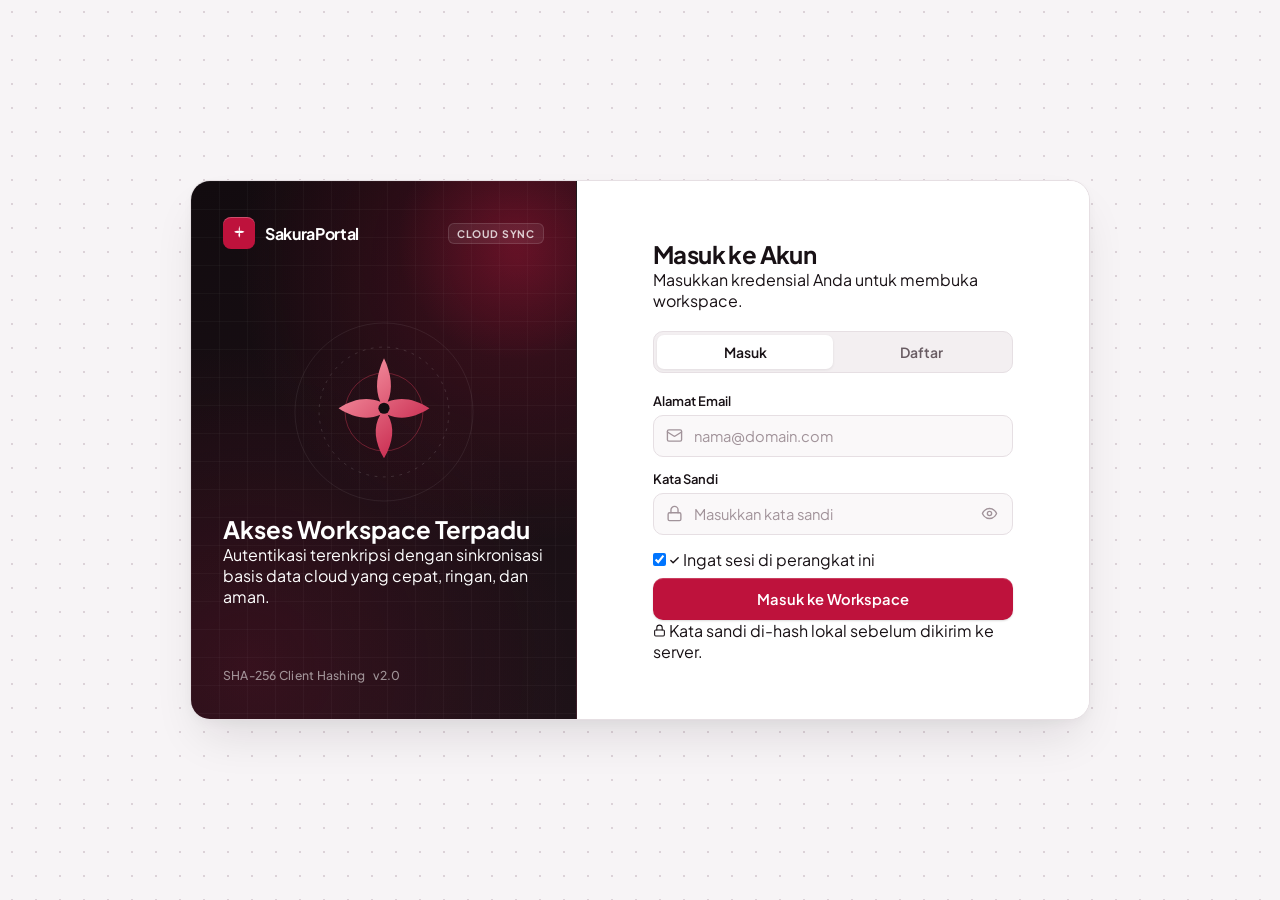
==== commit b8aa6e70: "Add files via upload" ====
--- a/index.html
+++ b/index.html
@@ -3,7 +3,10 @@
 <head>
   <meta charset="UTF-8" />
   <meta name="viewport" content="width=device-width, initial-scale=1.0" />
+  <meta name="description" content="SakuraPortal — Sistem Autentikasi & Workspace Cloud Terenkripsi SHA-256." />
+  <meta name="theme-color" content="#120b0f" />
   <title>Masuk — SakuraPortal</title>
+  <link rel="icon" type="image/svg+xml" href="data:image/svg+xml,%3Csvg xmlns='http://www.w3.org/2000/svg' viewBox='0 0 32 32'%3E%3Crect width='32' height='32' rx='8' fill='%23be123c'/%3E%3Cpath d='M16 5.5c1.5 3 2 5.9.9 8.5 2.6-1 5.6-.5 8.2 1.4-2.5 1.9-5.4 2.5-8.1 1.6 1.5 2.4 1.2 5.4-.5 8.1-1.7-2.7-2-5.7-.5-8.1-2.7.9-5.6.3-8.1-1.6 2.6-1.9 5.6-2.4 8.2-1.4-1.1-2.6-.6-5.5.9-8.5z' fill='%23ffffff'/%3E%3C/svg%3E" />
   <link rel="preconnect" href="https://fonts.googleapis.com" />
   <link rel="preconnect" href="https://fonts.gstatic.com" crossorigin />
   <link href="https://fonts.googleapis.com/css2?family=Plus+Jakarta+Sans:wght@400;500;600;700&display=swap" rel="stylesheet" />
@@ -11,13 +14,13 @@
 </head>
 <body>
   <main class="app-wrapper" id="app-wrapper">
-    <section id="auth-shell" class="auth-shell">
-      <!-- PANEL BRANDING: Kiri di Desktop, Header Ringkas di HP -->
+    <section id="auth-shell" class="auth-shell" aria-label="Portal Autentikasi">
+      <!-- PANEL BRANDING: Kiri di Desktop, Header Ringkas di Mobile -->
       <aside class="brand-panel">
         <div class="brand-grid" aria-hidden="true"></div>
         <div class="brand-glow" aria-hidden="true"></div>
 
-        <!-- Kelopak Sakura Halus -->
+        <!-- Kelopak Sakura Ambient -->
         <div class="sakura-petals" aria-hidden="true">
           <span></span><span></span><span></span>
           <span></span><span></span><span></span>
@@ -33,51 +36,62 @@
             <span class="brand-name">SakuraPortal</span>
           </div>
 
-          <span class="env-badge">CLOUD</span>
-        </div>
-
-        <!-- Emblem Geometris Sakura (Khusus Desktop) -->
-        <div class="mon-crest anim-scale" style="--delay: 0.15s" aria-hidden="true">
-          <svg class="crest-ring-outer" viewBox="0 0 220 220" fill="none">
-            <circle cx="110" cy="110" r="96" stroke="rgba(255,255,255,0.08)" stroke-width="1"/>
-            <circle cx="110" cy="110" r="68" stroke="rgba(255,255,255,0.13)" stroke-width="1" stroke-dasharray="3 6"/>
-          </svg>
-          <svg class="crest-flower" viewBox="0 0 220 220" fill="none">
-            <circle cx="110" cy="110" r="40" stroke="rgba(244,63,94,0.38)" stroke-width="1"/>
-            <path d="M110 52C118 69 120 85 114 99C128 93 144 96 159 106C144 116 128 119 114 113C122 126 120 143 110 160C100 143 98 126 106 113C92 119 76 116 61 106C76 96 92 93 106 99C100 85 102 69 110 52Z" fill="url(#beniGrad)"/>
-            <circle cx="110" cy="106" r="6" fill="#140d11"/>
-            <defs>
-              <linearGradient id="beniGrad" x1="61" y1="52" x2="159" y2="160" gradientUnits="userSpaceOnUse">
-                <stop stop-color="#fda4af"/>
-                <stop offset="1" stop-color="#be123c"/>
-              </linearGradient>
-            </defs>
-          </svg>
+          <span class="env-badge">CLOUD SYNC</span>
+        </div>
+
+        <!-- Emblem Geometris Sakura & Nilai Arsitektur (Desktop) -->
+        <div class="brand-center anim-scale" style="--delay: 0.15s">
+          <div class="mon-crest" aria-hidden="true">
+            <svg class="crest-ring-outer" viewBox="0 0 220 220" fill="none">
+              <circle cx="110" cy="110" r="96" stroke="rgba(255,255,255,0.08)" stroke-width="1"/>
+              <circle cx="110" cy="110" r="70" stroke="rgba(255,255,255,0.14)" stroke-width="1" stroke-dasharray="3 6"/>
+            </svg>
+            <svg class="crest-flower" viewBox="0 0 220 220" fill="none">
+              <circle cx="110" cy="110" r="42" stroke="rgba(244,63,94,0.38)" stroke-width="1"/>
+              <path d="M110 52C118 69 120 85 114 99C128 93 144 96 159 106C144 116 128 119 114 113C122 126 120 143 110 160C100 143 98 126 106 113C92 119 76 116 61 106C76 96 92 93 106 99C100 85 102 69 110 52Z" fill="url(#beniGrad)"/>
+              <circle cx="110" cy="106" r="6" fill="#140d11"/>
+              <defs>
+                <linearGradient id="beniGrad" x1="61" y1="52" x2="159" y2="160" gradientUnits="userSpaceOnUse">
+                  <stop stop-color="#fda4af"/>
+                  <stop offset="1" stop-color="#be123c"/>
+                </linearGradient>
+              </defs>
+            </svg>
+          </div>
+
+          <div class="brand-copy">
+            <h2>Akses Workspace Terpadu</h2>
+            <p>Autentikasi terenkripsi dengan sinkronisasi basis data cloud yang cepat, ringan, dan aman.</p>
+          </div>
         </div>
 
         <div class="brand-foot anim-fade" style="--delay: 0.25s">
-          <span class="pulse-dot"></span>
-          <span>SHA-256 Encrypted</span>
+          <div class="security-pill">
+            <span class="pulse-dot"></span>
+            <span>SHA-256 Client Hashing</span>
+          </div>
+          <span class="version-tag">v2.0</span>
         </div>
       </aside>
 
-      <!-- PANEL FORM: Kanan di Desktop, Sheet Utama di HP -->
+      <!-- PANEL FORM: Kanan di Desktop, Native Sheet di Mobile -->
       <div class="form-panel">
         <div class="sheet-handle" aria-hidden="true"></div>
 
         <div class="form-container">
           <div class="form-header anim-up" style="--delay: 0.08s">
             <h1 id="form-title">Masuk ke Akun</h1>
+            <p id="form-subtitle" class="form-subtitle">Masukkan kredensial Anda untuk membuka workspace.</p>
           </div>
 
           <!-- Segmented Control Tabs -->
-          <div id="tabs-container" class="tabs anim-up" style="--delay: 0.14s" role="tablist">
+          <div id="tabs-container" class="tabs anim-up" style="--delay: 0.14s" role="tablist" aria-label="Mode Autentikasi">
             <div class="tab-glider" aria-hidden="true"></div>
-            <button type="button" id="tab-login" class="tab-btn active" role="tab" aria-selected="true">Masuk</button>
-            <button type="button" id="tab-register" class="tab-btn" role="tab" aria-selected="false">Daftar</button>
-          </div>
-
-          <div id="alert-box" class="alert hidden" role="alert">
+            <button type="button" id="tab-login" class="tab-btn active" role="tab" aria-selected="true" aria-controls="login-form">Masuk</button>
+            <button type="button" id="tab-register" class="tab-btn" role="tab" aria-selected="false" aria-controls="register-form">Daftar</button>
+          </div>
+
+          <div id="alert-box" class="alert hidden" role="alert" aria-live="polite">
             <span class="alert-icon" aria-hidden="true"></span>
             <span id="alert-text"></span>
           </div>
@@ -85,9 +99,9 @@
           <!-- FORM MASUK -->
           <form id="login-form" class="auth-form" novalidate>
             <div class="form-group anim-up" style="--delay: 0.18s">
-              <label for="login-email">Email</label>
-              <div class="input-box">
-                <span class="input-icon">
+              <label for="login-email">Alamat Email</label>
+              <div class="input-box">
+                <span class="input-icon" aria-hidden="true">
                   <svg width="17" height="17" viewBox="0 0 24 24" fill="none" stroke="currentColor" stroke-width="1.9" stroke-linecap="round" stroke-linejoin="round">
                     <rect width="20" height="16" x="2" y="4" rx="2"/>
                     <path d="m22 7-8.97 5.7a1.94 1.94 0 0 1-2.06 0L2 7"/>
@@ -100,14 +114,14 @@
             <div class="form-group anim-up" style="--delay: 0.24s">
               <label for="login-password">Kata Sandi</label>
               <div class="input-box">
-                <span class="input-icon">
+                <span class="input-icon" aria-hidden="true">
                   <svg width="17" height="17" viewBox="0 0 24 24" fill="none" stroke="currentColor" stroke-width="1.9" stroke-linecap="round" stroke-linejoin="round">
                     <rect width="18" height="11" x="3" y="11" rx="2" ry="2"/>
                     <path d="M7 11V7a5 5 0 0 1 10 0v4"/>
                   </svg>
                 </span>
                 <input type="password" id="login-password" placeholder="Masukkan kata sandi" required autocomplete="current-password" />
-                <button type="button" class="toggle-pw" data-target="login-password" aria-label="Tampilkan sandi">
+                <button type="button" class="toggle-pw" data-target="login-password" aria-label="Tampilkan atau sembunyikan kata sandi">
                   <svg class="eye-open" width="17" height="17" viewBox="0 0 24 24" fill="none" stroke="currentColor" stroke-width="1.9" stroke-linecap="round" stroke-linejoin="round">
                     <path d="M2 12s3-7 10-7 10 7 10 7-3 7-10 7-10-7-10-7Z"/>
                     <circle cx="12" cy="12" r="3"/>
@@ -122,8 +136,20 @@
               </div>
             </div>
 
+            <div class="form-options anim-up" style="--delay: 0.27s">
+              <label class="checkbox-label" for="remember-session">
+                <input type="checkbox" id="remember-session" checked />
+                <span class="checkbox-custom" aria-hidden="true">
+                  <svg width="11" height="11" viewBox="0 0 24 24" fill="none" stroke="currentColor" stroke-width="3" stroke-linecap="round" stroke-linejoin="round">
+                    <polyline points="20 6 9 17 4 12"/>
+                  </svg>
+                </span>
+                <span>Ingat sesi di perangkat ini</span>
+              </label>
+            </div>
+
             <button type="submit" id="btn-login" class="btn-primary anim-up" style="--delay: 0.3s">
-              <span class="btn-text">Masuk</span>
+              <span class="btn-text">Masuk ke Workspace</span>
               <span class="spinner hidden" aria-hidden="true"></span>
             </button>
           </form>
@@ -133,20 +159,20 @@
             <div class="form-group">
               <label for="reg-name">Nama Lengkap</label>
               <div class="input-box">
-                <span class="input-icon">
+                <span class="input-icon" aria-hidden="true">
                   <svg width="17" height="17" viewBox="0 0 24 24" fill="none" stroke="currentColor" stroke-width="1.9" stroke-linecap="round" stroke-linejoin="round">
                     <path d="M19 21v-2a4 4 0 0 0-4-4H9a4 4 0 0 0-4 4v2"/>
                     <circle cx="12" cy="7" r="4"/>
                   </svg>
                 </span>
-                <input type="text" id="reg-name" placeholder="Nama lengkap" required autocomplete="name" />
-              </div>
-            </div>
-
-            <div class="form-group">
-              <label for="reg-email">Email</label>
-              <div class="input-box">
-                <span class="input-icon">
+                <input type="text" id="reg-name" placeholder="Contoh: Budi Santoso" required autocomplete="name" />
+              </div>
+            </div>
+
+            <div class="form-group">
+              <label for="reg-email">Alamat Email</label>
+              <div class="input-box">
+                <span class="input-icon" aria-hidden="true">
                   <svg width="17" height="17" viewBox="0 0 24 24" fill="none" stroke="currentColor" stroke-width="1.9" stroke-linecap="round" stroke-linejoin="round">
                     <rect width="20" height="16" x="2" y="4" rx="2"/>
                     <path d="m22 7-8.97 5.7a1.94 1.94 0 0 1-2.06 0L2 7"/>
@@ -157,16 +183,19 @@
             </div>
 
             <div class="form-group">
-              <label for="reg-password">Kata Sandi</label>
-              <div class="input-box">
-                <span class="input-icon">
+              <div class="label-row">
+                <label for="reg-password">Kata Sandi</label>
+                <span id="strength-label" class="strength-label">Min. 6 karakter</span>
+              </div>
+              <div class="input-box">
+                <span class="input-icon" aria-hidden="true">
                   <svg width="17" height="17" viewBox="0 0 24 24" fill="none" stroke="currentColor" stroke-width="1.9" stroke-linecap="round" stroke-linejoin="round">
                     <rect width="18" height="11" x="3" y="11" rx="2" ry="2"/>
                     <path d="M7 11V7a5 5 0 0 1 10 0v4"/>
                   </svg>
                 </span>
-                <input type="password" id="reg-password" placeholder="Minimal 6 karakter" minlength="6" required autocomplete="new-password" />
-                <button type="button" class="toggle-pw" data-target="reg-password" aria-label="Tampilkan sandi">
+                <input type="password" id="reg-password" placeholder="Buat kata sandi kuat" minlength="6" required autocomplete="new-password" />
+                <button type="button" class="toggle-pw" data-target="reg-password" aria-label="Tampilkan atau sembunyikan kata sandi">
                   <svg class="eye-open" width="17" height="17" viewBox="0 0 24 24" fill="none" stroke="currentColor" stroke-width="1.9" stroke-linecap="round" stroke-linejoin="round">
                     <path d="M2 12s3-7 10-7 10 7 10 7-3 7-10 7-10-7-10-7Z"/>
                     <circle cx="12" cy="12" r="3"/>
@@ -189,21 +218,41 @@
             <div class="form-group">
               <label for="reg-confirm">Konfirmasi Kata Sandi</label>
               <div class="input-box">
-                <span class="input-icon">
+                <span class="input-icon" aria-hidden="true">
                   <svg width="17" height="17" viewBox="0 0 24 24" fill="none" stroke="currentColor" stroke-width="1.9" stroke-linecap="round" stroke-linejoin="round">
                     <path d="M12 22s8-4 8-10V5l-8-3-8 3v7c0 6 8 10 8 10z"/>
                     <path d="m9 12 2 2 4-4"/>
                   </svg>
                 </span>
                 <input type="password" id="reg-confirm" placeholder="Ulangi kata sandi" minlength="6" required autocomplete="new-password" />
+                <button type="button" class="toggle-pw" data-target="reg-confirm" aria-label="Tampilkan atau sembunyikan konfirmasi kata sandi">
+                  <svg class="eye-open" width="17" height="17" viewBox="0 0 24 24" fill="none" stroke="currentColor" stroke-width="1.9" stroke-linecap="round" stroke-linejoin="round">
+                    <path d="M2 12s3-7 10-7 10 7 10 7-3 7-10 7-10-7-10-7Z"/>
+                    <circle cx="12" cy="12" r="3"/>
+                  </svg>
+                  <svg class="eye-closed hidden" width="17" height="17" viewBox="0 0 24 24" fill="none" stroke="currentColor" stroke-width="1.9" stroke-linecap="round" stroke-linejoin="round">
+                    <path d="M9.88 9.88a3 3 0 1 0 4.24 4.24"/>
+                    <path d="M10.73 5.08A10.43 10.43 0 0 1 12 5c7 0 10 7 10 7a13.16 13.16 0 0 1-1.67 2.68"/>
+                    <path d="M6.61 6.61A13.526 13.526 0 0 0 2 12s3 7 10 7a9.74 9.74 0 0 0 5.39-1.61"/>
+                    <line x1="2" x2="22" y1="2" y2="22"/>
+                  </svg>
+                </button>
               </div>
             </div>
 
             <button type="submit" id="btn-register" class="btn-primary">
-              <span class="btn-text">Buat Akun</span>
+              <span class="btn-text">Buat Akun Baru</span>
               <span class="spinner hidden" aria-hidden="true"></span>
             </button>
           </form>
+
+          <footer class="form-footer anim-fade" style="--delay: 0.34s">
+            <svg width="13" height="13" viewBox="0 0 24 24" fill="none" stroke="currentColor" stroke-width="2" stroke-linecap="round" stroke-linejoin="round" aria-hidden="true">
+              <rect width="18" height="11" x="3" y="11" rx="2" ry="2"/>
+              <path d="M7 11V7a5 5 0 0 1 10 0v4"/>
+            </svg>
+            <span>Kata sandi di-hash lokal sebelum dikirim ke server.</span>
+          </footer>
         </div>
       </div>
     </section>
--- a/assets/css/style.css
+++ b/assets/css/style.css
@@ -42,10 +42,151 @@
   color: var(--text);
   min-height: 100vh;
   -webkit-font-smoothing: antialiased;
+  overflow-x: hidden;
 }
 
 .hidden {
   display: none !important;
+}
+
+/* Transisi keluar halaman mulus */
+.app-wrapper {
+  transition: opacity 0.24s ease, transform 0.24s ease;
+}
+
+.app-wrapper.is-leaving {
+  opacity: 0;
+  transform: scale(0.985);
+}
+
+/* =====================================================
+   KEYFRAME ANIMATIONS
+   ===================================================== */
+@keyframes fadeSlideUp {
+  from {
+    opacity: 0;
+    transform: translateY(12px);
+  }
+  to {
+    opacity: 1;
+    transform: translateY(0);
+  }
+}
+
+@keyframes fadeInOnly {
+  from { opacity: 0; }
+  to { opacity: 1; }
+}
+
+@keyframes scaleIn {
+  from {
+    opacity: 0;
+    transform: scale(0.92);
+  }
+  to {
+    opacity: 1;
+    transform: scale(1);
+  }
+}
+
+@keyframes sheetSlideUp {
+  from {
+    opacity: 0;
+    transform: translateY(24px);
+  }
+  to {
+    opacity: 1;
+    transform: translateY(0);
+  }
+}
+
+@keyframes shellReveal {
+  from {
+    opacity: 0;
+    transform: translateY(16px) scale(0.99);
+  }
+  to {
+    opacity: 1;
+    transform: translateY(0) scale(1);
+  }
+}
+
+@keyframes crestRotate {
+  from { transform: rotate(0deg); }
+  to { transform: rotate(360deg); }
+}
+
+@keyframes crestFloat {
+  0%, 100% { transform: translateY(0px) scale(1); }
+  50% { transform: translateY(-6px) scale(1.025); }
+}
+
+@keyframes ambientGlow {
+  0%, 100% {
+    opacity: 0.75;
+    transform: scale(1) translate(0, 0);
+  }
+  50% {
+    opacity: 1;
+    transform: scale(1.12) translate(-10px, 10px);
+  }
+}
+
+@keyframes petalFall {
+  0% {
+    transform: translateY(-10px) rotate(0deg) translateX(0);
+    opacity: 0;
+  }
+  15% {
+    opacity: 0.36;
+  }
+  85% {
+    opacity: 0.28;
+  }
+  100% {
+    transform: translateY(560px) rotate(300deg) translateX(26px);
+    opacity: 0;
+  }
+}
+
+@keyframes pulseRing {
+  0% { box-shadow: 0 0 0 0 rgba(251, 113, 133, 0.7); }
+  70% { box-shadow: 0 0 0 6px rgba(251, 113, 133, 0); }
+  100% { box-shadow: 0 0 0 0 rgba(251, 113, 133, 0); }
+}
+
+@keyframes shakeError {
+  0%, 100% { transform: translateX(0); }
+  20% { transform: translateX(-6px); }
+  40% { transform: translateX(6px); }
+  60% { transform: translateX(-4px); }
+  80% { transform: translateX(4px); }
+}
+
+@keyframes spin {
+  to { transform: rotate(360deg); }
+}
+
+.anim-up {
+  opacity: 0;
+  animation: fadeSlideUp 0.45s cubic-bezier(0.22, 1, 0.36, 1) forwards;
+  animation-delay: var(--delay, 0s);
+}
+
+.anim-fade {
+  opacity: 0;
+  animation: fadeInOnly 0.5s ease forwards;
+  animation-delay: var(--delay, 0s);
+}
+
+.anim-scale {
+  opacity: 0;
+  animation: scaleIn 0.55s cubic-bezier(0.22, 1, 0.36, 1) forwards;
+  animation-delay: var(--delay, 0s);
+}
+
+.shake {
+  animation: shakeError 0.36s cubic-bezier(0.36, 0.07, 0.19, 0.97);
 }
 
 /* =====================================================
@@ -71,10 +212,10 @@
 
   .brand-panel {
     background:
-      radial-gradient(circle at 90% 10%, rgba(190, 18, 60, 0.28), transparent 55%),
+      radial-gradient(circle at 90% 10%, rgba(190, 18, 60, 0.3), transparent 55%),
       linear-gradient(160deg, var(--sumi-950) 0%, var(--sumi-900) 100%);
     color: #ffffff;
-    padding: 22px 20px 44px;
+    padding: 24px 20px 48px;
     position: relative;
     overflow: hidden;
   }
@@ -89,20 +230,28 @@
 
   .form-panel {
     background: var(--surface);
-    border-radius: 22px 22px 0 0;
-    margin-top: -22px;
-    padding: 28px 20px 36px;
+    border-radius: 24px 24px 0 0;
+    margin-top: -24px;
+    padding: 14px 20px 36px;
     flex: 1;
     position: relative;
     z-index: 2;
-    box-shadow: 0 -8px 24px rgba(18, 11, 15, 0.12);
+    box-shadow: 0 -8px 24px rgba(18, 11, 15, 0.14);
+    animation: sheetSlideUp 0.42s cubic-bezier(0.22, 1, 0.36, 1);
+  }
+
+  .sheet-handle {
+    width: 36px;
+    height: 4px;
+    background: var(--border);
+    border-radius: 99px;
+    margin: 0 auto 18px;
   }
 
   .form-header h1 {
     font-size: 1.38rem;
   }
 
-  /* Tinggi tombol/input nyaman disentuh & cegah auto-zoom layar HP */
   .input-box input,
   .btn-primary {
     min-height: 48px;
@@ -125,6 +274,10 @@
     padding: 32px;
   }
 
+  .sheet-handle {
+    display: none;
+  }
+
   .app-wrapper {
     width: 100%;
     max-width: 900px;
@@ -141,11 +294,12 @@
       0 24px 48px -12px rgba(24, 17, 21, 0.12),
       0 4px 12px -2px rgba(24, 17, 21, 0.04);
     min-height: 540px;
+    animation: shellReveal 0.48s cubic-bezier(0.22, 1, 0.36, 1);
   }
 
   .brand-panel {
     background:
-      radial-gradient(circle at 85% 15%, rgba(190, 18, 60, 0.25), transparent 50%),
+      radial-gradient(circle at 85% 15%, rgba(190, 18, 60, 0.26), transparent 50%),
       radial-gradient(circle at 15% 90%, rgba(159, 18, 57, 0.2), transparent 55%),
       linear-gradient(165deg, var(--sumi-950) 0%, var(--sumi-900) 100%);
     color: #ffffff;
@@ -167,11 +321,29 @@
   }
 
   .mon-crest {
-    width: 200px;
-    height: 200px;
+    width: 204px;
+    height: 204px;
     margin: auto;
     position: relative;
     z-index: 1;
+    display: flex;
+    align-items: center;
+    justify-content: center;
+  }
+
+  .crest-ring-outer {
+    position: absolute;
+    inset: 0;
+    width: 100%;
+    height: 100%;
+    animation: crestRotate 48s linear infinite;
+  }
+
+  .crest-flower {
+    position: relative;
+    width: 100%;
+    height: 100%;
+    animation: crestFloat 6s ease-in-out infinite;
   }
 
   .brand-foot {
@@ -182,16 +354,16 @@
     gap: 8px;
     font-size: 0.76rem;
     font-weight: 500;
-    color: rgba(255, 255, 255, 0.52);
+    color: rgba(255, 255, 255, 0.54);
     letter-spacing: 0.02em;
   }
 
-  .brand-foot::before {
-    content: "";
+  .pulse-dot {
     width: 6px;
     height: 6px;
     border-radius: 50%;
     background: #fb7185;
+    animation: pulseRing 2.4s infinite;
   }
 
   .form-panel {
@@ -214,7 +386,7 @@
 }
 
 /* =====================================================
-   3. KOMPONEN PRESISI
+   3. AMBIENT SAKURA & KOMPONEN PRESISI
    ===================================================== */
 .brand-grid {
   position: absolute;
@@ -226,6 +398,43 @@
   pointer-events: none;
 }
 
+.brand-glow {
+  position: absolute;
+  width: 240px;
+  height: 240px;
+  border-radius: 50%;
+  background: radial-gradient(circle, rgba(225, 29, 72, 0.24), transparent 70%);
+  top: -60px;
+  right: -60px;
+  pointer-events: none;
+  animation: ambientGlow 8s ease-in-out infinite;
+}
+
+.sakura-petals {
+  position: absolute;
+  inset: 0;
+  pointer-events: none;
+  overflow: hidden;
+}
+
+.sakura-petals span {
+  position: absolute;
+  top: -16px;
+  width: 9px;
+  height: 13px;
+  background: linear-gradient(135deg, #fecdd3, #fb7185);
+  border-radius: 150% 0 150% 0;
+  opacity: 0;
+  animation: petalFall 12s linear infinite;
+}
+
+.sakura-petals span:nth-child(1) { left: 14%; animation-duration: 11s; animation-delay: 0.5s; }
+.sakura-petals span:nth-child(2) { left: 36%; animation-duration: 14s; animation-delay: 3s; width: 7px; height: 10px; }
+.sakura-petals span:nth-child(3) { left: 58%; animation-duration: 10.5s; animation-delay: 5s; }
+.sakura-petals span:nth-child(4) { left: 78%; animation-duration: 13s; animation-delay: 1.5s; width: 8px; height: 11px; }
+.sakura-petals span:nth-child(5) { left: 88%; animation-duration: 12s; animation-delay: 6.5s; }
+.sakura-petals span:nth-child(6) { left: 24%; animation-duration: 15s; animation-delay: 8s; width: 7px; height: 10px; }
+
 .brand-badge {
   display: flex;
   align-items: center;
@@ -242,6 +451,11 @@
   align-items: center;
   justify-content: center;
   box-shadow: inset 0 1px 0 rgba(255, 255, 255, 0.25);
+  transition: transform 0.25s ease;
+}
+
+.brand-badge:hover .brand-mark {
+  transform: rotate(18deg) scale(1.05);
 }
 
 .brand-name {
@@ -269,6 +483,7 @@
   font-weight: 700;
   letter-spacing: -0.025em;
   color: var(--text);
+  transition: opacity 0.2s ease;
 }
 
 /* Segmented Tabs */
@@ -292,7 +507,7 @@
   background: var(--surface);
   border-radius: 7px;
   box-shadow: 0 1px 3px rgba(24, 17, 21, 0.08);
-  transition: transform 0.24s cubic-bezier(0.2, 0.8, 0.2, 1);
+  transition: transform 0.28s cubic-bezier(0.22, 1, 0.36, 1);
 }
 
 .tabs.register-mode .tab-glider {
@@ -327,7 +542,7 @@
   font-weight: 500;
   margin-bottom: 16px;
   line-height: 1.45;
-  animation: fadeIn 0.2s ease;
+  animation: fadeSlideUp 0.24s cubic-bezier(0.22, 1, 0.36, 1);
 }
 
 .alert-icon {
@@ -349,13 +564,8 @@
   border: 1px solid var(--success-border);
 }
 
-.auth-form {
-  animation: fadeIn 0.22s ease;
-}
-
-@keyframes fadeIn {
-  from { opacity: 0; transform: translateY(4px); }
-  to { opacity: 1; transform: translateY(0); }
+.auth-form.tab-switched {
+  animation: fadeSlideUp 0.28s cubic-bezier(0.22, 1, 0.36, 1);
 }
 
 /* Inputs */
@@ -384,7 +594,7 @@
   display: flex;
   align-items: center;
   pointer-events: none;
-  transition: color 0.18s ease;
+  transition: color 0.18s ease, transform 0.18s ease;
 }
 
 .input-box input {
@@ -417,6 +627,7 @@
 
 .input-box:focus-within .input-icon {
   color: var(--beni-600);
+  transform: scale(1.06);
 }
 
 .toggle-pw {
@@ -430,11 +641,15 @@
   padding: 4px;
   border-radius: 6px;
   cursor: pointer;
-  transition: color 0.18s ease;
+  transition: color 0.18s ease, transform 0.15s ease;
 }
 
 .toggle-pw:hover {
   color: var(--text);
+}
+
+.toggle-pw:active {
+  transform: scale(0.9);
 }
 
 /* Password Strength Bars */
@@ -449,7 +664,7 @@
   flex: 1;
   border-radius: 99px;
   background: var(--border);
-  transition: background-color 0.22s ease;
+  transition: background-color 0.25s ease, transform 0.2s ease;
 }
 
 .strength-bars.weak .s-bar:nth-child(1) { background: #e11d48; }
@@ -457,8 +672,10 @@
 .strength-bars.medium .s-bar:nth-child(2) { background: #d97706; }
 .strength-bars.strong .s-bar { background: #059669; }
 
-/* Primary CTA Button */
+/* Primary CTA Button with Sheen Sweep */
 .btn-primary {
+  position: relative;
+  overflow: hidden;
   width: 100%;
   padding: 12px 16px;
   border-radius: 10px;
@@ -476,15 +693,33 @@
   box-shadow:
     0 1px 2px rgba(24, 17, 21, 0.15),
     inset 0 1px 0 rgba(255, 255, 255, 0.18);
-  transition: background-color 0.18s ease, transform 0.12s ease, opacity 0.18s ease;
+  transition: background-color 0.18s ease, transform 0.14s ease, box-shadow 0.2s ease, opacity 0.18s ease;
+}
+
+.btn-primary::after {
+  content: "";
+  position: absolute;
+  top: 0;
+  left: -100%;
+  width: 60%;
+  height: 100%;
+  background: linear-gradient(90deg, transparent, rgba(255, 255, 255, 0.2), transparent);
+  transform: skewX(-20deg);
+  transition: left 0.55s ease;
+  pointer-events: none;
 }
 
 .btn-primary:hover:not(:disabled) {
   background: var(--beni-700);
+  box-shadow: 0 6px 16px -4px rgba(190, 18, 60, 0.42);
+}
+
+.btn-primary:hover:not(:disabled)::after {
+  left: 140%;
 }
 
 .btn-primary:active:not(:disabled) {
-  transform: scale(0.99);
+  transform: scale(0.985);
 }
 
 .btn-primary:disabled {
@@ -501,6 +736,10 @@
   animation: spin 0.7s linear infinite;
 }
 
-@keyframes spin {
-  to { transform: rotate(360deg); }
-}
+@media (prefers-reduced-motion: reduce) {
+  *, *::before, *::after {
+    animation-duration: 0.01ms !important;
+    animation-iteration-count: 1 !important;
+    transition-duration: 0.01ms !important;
+  }
+}
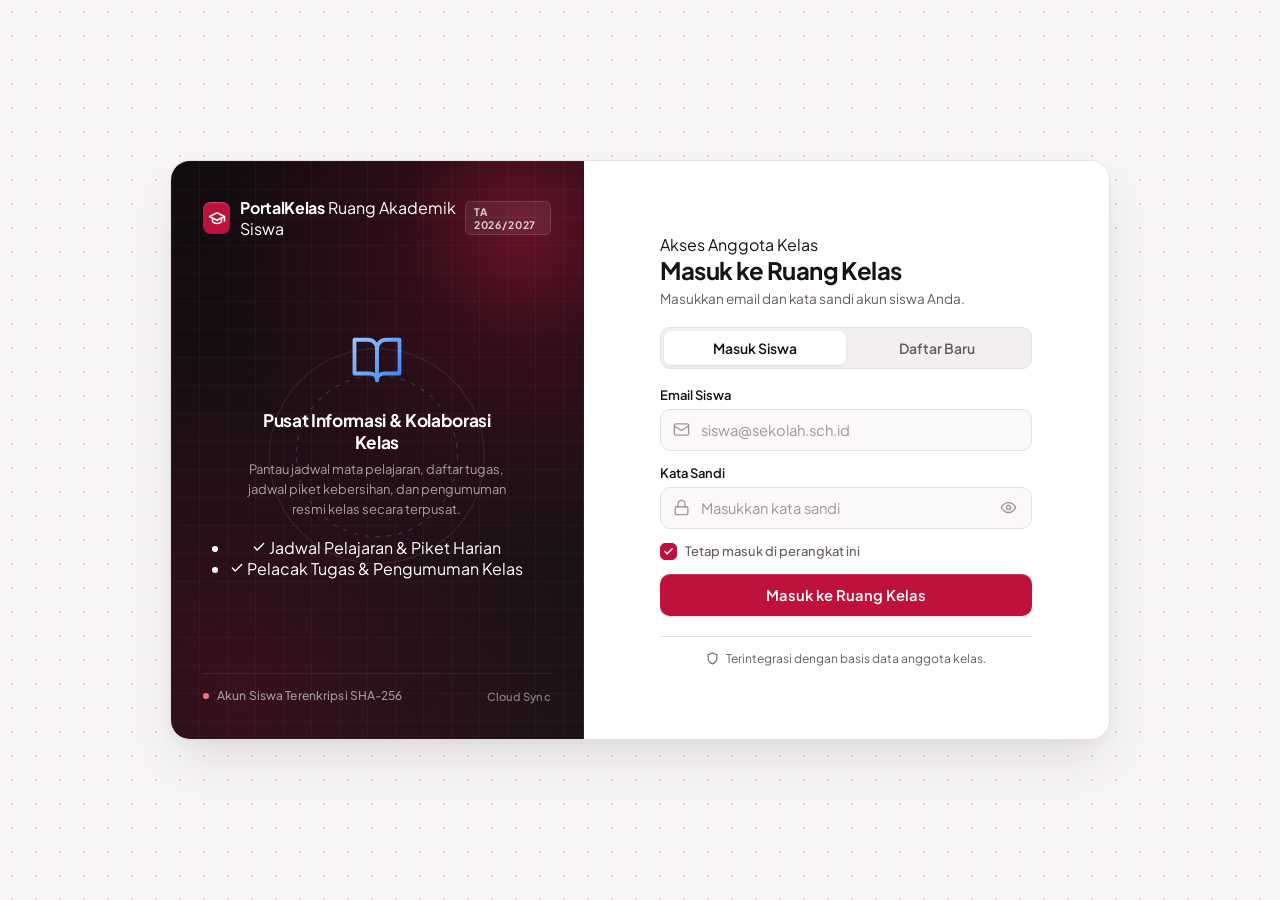
==== commit 7dee1887: "Add files via upload" ====
--- a/index.html
+++ b/index.html
@@ -3,10 +3,10 @@
 <head>
   <meta charset="UTF-8" />
   <meta name="viewport" content="width=device-width, initial-scale=1.0" />
-  <meta name="description" content="SakuraPortal — Sistem Autentikasi & Workspace Cloud Terenkripsi SHA-256." />
-  <meta name="theme-color" content="#120b0f" />
-  <title>Masuk — SakuraPortal</title>
-  <link rel="icon" type="image/svg+xml" href="data:image/svg+xml,%3Csvg xmlns='http://www.w3.org/2000/svg' viewBox='0 0 32 32'%3E%3Crect width='32' height='32' rx='8' fill='%23be123c'/%3E%3Cpath d='M16 5.5c1.5 3 2 5.9.9 8.5 2.6-1 5.6-.5 8.2 1.4-2.5 1.9-5.4 2.5-8.1 1.6 1.5 2.4 1.2 5.4-.5 8.1-1.7-2.7-2-5.7-.5-8.1-2.7.9-5.6.3-8.1-1.6 2.6-1.9 5.6-2.4 8.2-1.4-1.1-2.6-.6-5.5.9-8.5z' fill='%23ffffff'/%3E%3C/svg%3E" />
+  <meta name="description" content="Portal Kelas — Sistem Informasi Akademik, Jadwal Pelajaran, Tugas, dan Manajemen Kelas." />
+  <meta name="theme-color" content="#0f172a" />
+  <title>Masuk Portal Kelas — Ruang Akademik Digital</title>
+  <link rel="icon" type="image/svg+xml" href="data:image/svg+xml,%3Csvg xmlns='http://www.w3.org/2000/svg' viewBox='0 0 32 32'%3E%3Crect width='32' height='32' rx='8' fill='%232563eb'/%3E%3Cpath d='M16 7L5 12.5L16 18L27 12.5L16 7Z' fill='%23ffffff'/%3E%3Cpath d='M9 15.5V21C9 21 12 23.5 16 23.5C20 23.5 23 21 23 21V15.5L16 19L9 15.5Z' fill='%23dbeafe'/%3E%3C/svg%3E" />
   <link rel="preconnect" href="https://fonts.googleapis.com" />
   <link rel="preconnect" href="https://fonts.gstatic.com" crossorigin />
   <link href="https://fonts.googleapis.com/css2?family=Plus+Jakarta+Sans:wght@400;500;600;700&display=swap" rel="stylesheet" />
@@ -14,14 +14,14 @@
 </head>
 <body>
   <main class="app-wrapper" id="app-wrapper">
-    <section id="auth-shell" class="auth-shell" aria-label="Portal Autentikasi">
-      <!-- PANEL BRANDING: Kiri di Desktop, Header Ringkas di Mobile -->
+    <section id="auth-shell" class="auth-shell" aria-label="Autentikasi Portal Kelas">
+      <!-- PANEL BRANDING AKADEMIK: Kiri di Desktop, Header Ringkas di Mobile -->
       <aside class="brand-panel">
         <div class="brand-grid" aria-hidden="true"></div>
         <div class="brand-glow" aria-hidden="true"></div>
 
-        <!-- Kelopak Sakura Ambient -->
-        <div class="sakura-petals" aria-hidden="true">
+        <!-- Partikel Geometris Akademik Halus -->
+        <div class="academic-particles" aria-hidden="true">
           <span></span><span></span><span></span>
           <span></span><span></span><span></span>
         </div>
@@ -29,48 +29,64 @@
         <div class="brand-top anim-fade" style="--delay: 0.05s">
           <div class="brand-badge">
             <div class="brand-mark" aria-hidden="true">
-              <svg width="18" height="18" viewBox="0 0 24 24" fill="currentColor">
-                <path d="M12 2.5c1.2 2.4 1.6 4.7.7 6.8 2.1-.8 4.5-.4 6.6 1.1-2 1.5-4.3 2-6.5 1.3 1.2 1.9 1 4.3-.4 6.5-1.4-2.2-1.6-4.6-.4-6.5-2.2.7-4.5.2-6.5-1.3 2.1-1.5 4.5-1.9 6.6-1.1-.9-2.1-.5-4.4.7-6.8z"/>
+              <svg width="18" height="18" viewBox="0 0 24 24" fill="none" stroke="currentColor" stroke-width="2.1" stroke-linecap="round" stroke-linejoin="round">
+                <path d="M22 10v6M2 10l10-5 10 5-10 5z"/>
+                <path d="M6 12v5c3 3 9 3 12 0v-5"/>
               </svg>
             </div>
-            <span class="brand-name">SakuraPortal</span>
-          </div>
-
-          <span class="env-badge">CLOUD SYNC</span>
-        </div>
-
-        <!-- Emblem Geometris Sakura & Nilai Arsitektur (Desktop) -->
+            <div>
+              <span class="brand-name">PortalKelas</span>
+              <span class="brand-sub">Ruang Akademik Siswa</span>
+            </div>
+          </div>
+
+          <span class="env-badge">TA 2026/2027</span>
+        </div>
+
+        <!-- Emblem Akademik & Ringkasan Fitur Kelas (Desktop) -->
         <div class="brand-center anim-scale" style="--delay: 0.15s">
-          <div class="mon-crest" aria-hidden="true">
+          <div class="academic-crest" aria-hidden="true">
             <svg class="crest-ring-outer" viewBox="0 0 220 220" fill="none">
-              <circle cx="110" cy="110" r="96" stroke="rgba(255,255,255,0.08)" stroke-width="1"/>
-              <circle cx="110" cy="110" r="70" stroke="rgba(255,255,255,0.14)" stroke-width="1" stroke-dasharray="3 6"/>
+              <circle cx="110" cy="110" r="96" stroke="rgba(255,255,255,0.09)" stroke-width="1"/>
+              <circle cx="110" cy="110" r="72" stroke="rgba(147,197,253,0.22)" stroke-width="1" stroke-dasharray="4 6"/>
             </svg>
-            <svg class="crest-flower" viewBox="0 0 220 220" fill="none">
-              <circle cx="110" cy="110" r="42" stroke="rgba(244,63,94,0.38)" stroke-width="1"/>
-              <path d="M110 52C118 69 120 85 114 99C128 93 144 96 159 106C144 116 128 119 114 113C122 126 120 143 110 160C100 143 98 126 106 113C92 119 76 116 61 106C76 96 92 93 106 99C100 85 102 69 110 52Z" fill="url(#beniGrad)"/>
-              <circle cx="110" cy="106" r="6" fill="#140d11"/>
-              <defs>
-                <linearGradient id="beniGrad" x1="61" y1="52" x2="159" y2="160" gradientUnits="userSpaceOnUse">
-                  <stop stop-color="#fda4af"/>
-                  <stop offset="1" stop-color="#be123c"/>
-                </linearGradient>
-              </defs>
-            </svg>
+            <div class="crest-shield">
+              <svg width="54" height="54" viewBox="0 0 24 24" fill="none" stroke="url(#academicGrad)" stroke-width="1.7" stroke-linecap="round" stroke-linejoin="round">
+                <path d="M2 3h6a4 4 0 0 1 4 4v14a3 3 0 0 0-3-3H2z"/>
+                <path d="M22 3h-6a4 4 0 0 0-4 4v14a3 3 0 0 1 3-3h7z"/>
+                <defs>
+                  <linearGradient id="academicGrad" x1="2" y1="3" x2="22" y2="21" gradientUnits="userSpaceOnUse">
+                    <stop stop-color="#93c5fd"/>
+                    <stop offset="1" stop-color="#3b82f6"/>
+                  </linearGradient>
+                </defs>
+              </svg>
+            </div>
           </div>
 
           <div class="brand-copy">
-            <h2>Akses Workspace Terpadu</h2>
-            <p>Autentikasi terenkripsi dengan sinkronisasi basis data cloud yang cepat, ringan, dan aman.</p>
-          </div>
+            <h2>Pusat Informasi & Kolaborasi Kelas</h2>
+            <p>Pantau jadwal mata pelajaran, daftar tugas, jadwal piket kebersihan, dan pengumuman resmi kelas secara terpusat.</p>
+          </div>
+
+          <ul class="feature-highlights" aria-label="Fitur Portal Kelas">
+            <li>
+              <svg width="14" height="14" viewBox="0 0 24 24" fill="none" stroke="currentColor" stroke-width="2.4" stroke-linecap="round" stroke-linejoin="round"><polyline points="20 6 9 17 4 12"/></svg>
+              <span>Jadwal Pelajaran & Piket Harian</span>
+            </li>
+            <li>
+              <svg width="14" height="14" viewBox="0 0 24 24" fill="none" stroke="currentColor" stroke-width="2.4" stroke-linecap="round" stroke-linejoin="round"><polyline points="20 6 9 17 4 12"/></svg>
+              <span>Pelacak Tugas & Pengumuman Kelas</span>
+            </li>
+          </ul>
         </div>
 
         <div class="brand-foot anim-fade" style="--delay: 0.25s">
           <div class="security-pill">
             <span class="pulse-dot"></span>
-            <span>SHA-256 Client Hashing</span>
-          </div>
-          <span class="version-tag">v2.0</span>
+            <span>Akun Siswa Terenkripsi SHA-256</span>
+          </div>
+          <span class="version-tag">Cloud Sync</span>
         </div>
       </aside>
 
@@ -80,15 +96,16 @@
 
         <div class="form-container">
           <div class="form-header anim-up" style="--delay: 0.08s">
-            <h1 id="form-title">Masuk ke Akun</h1>
-            <p id="form-subtitle" class="form-subtitle">Masukkan kredensial Anda untuk membuka workspace.</p>
+            <span class="role-chip">Akses Anggota Kelas</span>
+            <h1 id="form-title">Masuk ke Ruang Kelas</h1>
+            <p id="form-subtitle" class="form-subtitle">Masukkan email dan kata sandi akun siswa Anda.</p>
           </div>
 
           <!-- Segmented Control Tabs -->
-          <div id="tabs-container" class="tabs anim-up" style="--delay: 0.14s" role="tablist" aria-label="Mode Autentikasi">
+          <div id="tabs-container" class="tabs anim-up" style="--delay: 0.14s" role="tablist" aria-label="Mode Autentikasi Siswa">
             <div class="tab-glider" aria-hidden="true"></div>
-            <button type="button" id="tab-login" class="tab-btn active" role="tab" aria-selected="true" aria-controls="login-form">Masuk</button>
-            <button type="button" id="tab-register" class="tab-btn" role="tab" aria-selected="false" aria-controls="register-form">Daftar</button>
+            <button type="button" id="tab-login" class="tab-btn active" role="tab" aria-selected="true" aria-controls="login-form">Masuk Siswa</button>
+            <button type="button" id="tab-register" class="tab-btn" role="tab" aria-selected="false" aria-controls="register-form">Daftar Baru</button>
           </div>
 
           <div id="alert-box" class="alert hidden" role="alert" aria-live="polite">
@@ -96,10 +113,10 @@
             <span id="alert-text"></span>
           </div>
 
-          <!-- FORM MASUK -->
+          <!-- FORM MASUK SISWA -->
           <form id="login-form" class="auth-form" novalidate>
             <div class="form-group anim-up" style="--delay: 0.18s">
-              <label for="login-email">Alamat Email</label>
+              <label for="login-email">Email Siswa</label>
               <div class="input-box">
                 <span class="input-icon" aria-hidden="true">
                   <svg width="17" height="17" viewBox="0 0 24 24" fill="none" stroke="currentColor" stroke-width="1.9" stroke-linecap="round" stroke-linejoin="round">
@@ -107,7 +124,7 @@
                     <path d="m22 7-8.97 5.7a1.94 1.94 0 0 1-2.06 0L2 7"/>
                   </svg>
                 </span>
-                <input type="email" id="login-email" placeholder="nama@domain.com" required autocomplete="email" />
+                <input type="email" id="login-email" placeholder="siswa@sekolah.sch.id" required autocomplete="email" />
               </div>
             </div>
 
@@ -144,20 +161,20 @@
                     <polyline points="20 6 9 17 4 12"/>
                   </svg>
                 </span>
-                <span>Ingat sesi di perangkat ini</span>
+                <span>Tetap masuk di perangkat ini</span>
               </label>
             </div>
 
             <button type="submit" id="btn-login" class="btn-primary anim-up" style="--delay: 0.3s">
-              <span class="btn-text">Masuk ke Workspace</span>
+              <span class="btn-text">Masuk ke Ruang Kelas</span>
               <span class="spinner hidden" aria-hidden="true"></span>
             </button>
           </form>
 
-          <!-- FORM DAFTAR -->
+          <!-- FORM AKTIVASI / DAFTAR AKUN SISWA -->
           <form id="register-form" class="auth-form hidden" novalidate>
             <div class="form-group">
-              <label for="reg-name">Nama Lengkap</label>
+              <label for="reg-name">Nama Lengkap Siswa</label>
               <div class="input-box">
                 <span class="input-icon" aria-hidden="true">
                   <svg width="17" height="17" viewBox="0 0 24 24" fill="none" stroke="currentColor" stroke-width="1.9" stroke-linecap="round" stroke-linejoin="round">
@@ -165,12 +182,12 @@
                     <circle cx="12" cy="7" r="4"/>
                   </svg>
                 </span>
-                <input type="text" id="reg-name" placeholder="Contoh: Budi Santoso" required autocomplete="name" />
-              </div>
-            </div>
-
-            <div class="form-group">
-              <label for="reg-email">Alamat Email</label>
+                <input type="text" id="reg-name" placeholder="Nama lengkap sesuai absen" required autocomplete="name" />
+              </div>
+            </div>
+
+            <div class="form-group">
+              <label for="reg-email">Email Siswa</label>
               <div class="input-box">
                 <span class="input-icon" aria-hidden="true">
                   <svg width="17" height="17" viewBox="0 0 24 24" fill="none" stroke="currentColor" stroke-width="1.9" stroke-linecap="round" stroke-linejoin="round">
@@ -178,7 +195,7 @@
                     <path d="m22 7-8.97 5.7a1.94 1.94 0 0 1-2.06 0L2 7"/>
                   </svg>
                 </span>
-                <input type="email" id="reg-email" placeholder="nama@domain.com" required autocomplete="email" />
+                <input type="email" id="reg-email" placeholder="siswa@sekolah.sch.id" required autocomplete="email" />
               </div>
             </div>
 
@@ -194,7 +211,7 @@
                     <path d="M7 11V7a5 5 0 0 1 10 0v4"/>
                   </svg>
                 </span>
-                <input type="password" id="reg-password" placeholder="Buat kata sandi kuat" minlength="6" required autocomplete="new-password" />
+                <input type="password" id="reg-password" placeholder="Buat kata sandi akun" minlength="6" required autocomplete="new-password" />
                 <button type="button" class="toggle-pw" data-target="reg-password" aria-label="Tampilkan atau sembunyikan kata sandi">
                   <svg class="eye-open" width="17" height="17" viewBox="0 0 24 24" fill="none" stroke="currentColor" stroke-width="1.9" stroke-linecap="round" stroke-linejoin="round">
                     <path d="M2 12s3-7 10-7 10 7 10 7-3 7-10 7-10-7-10-7Z"/>
@@ -241,17 +258,16 @@
             </div>
 
             <button type="submit" id="btn-register" class="btn-primary">
-              <span class="btn-text">Buat Akun Baru</span>
+              <span class="btn-text">Aktifkan Akun Siswa</span>
               <span class="spinner hidden" aria-hidden="true"></span>
             </button>
           </form>
 
           <footer class="form-footer anim-fade" style="--delay: 0.34s">
             <svg width="13" height="13" viewBox="0 0 24 24" fill="none" stroke="currentColor" stroke-width="2" stroke-linecap="round" stroke-linejoin="round" aria-hidden="true">
-              <rect width="18" height="11" x="3" y="11" rx="2" ry="2"/>
-              <path d="M7 11V7a5 5 0 0 1 10 0v4"/>
+              <path d="M12 22s8-4 8-10V5l-8-3-8 3v7c0 6 8 10 8 10z"/>
             </svg>
-            <span>Kata sandi di-hash lokal sebelum dikirim ke server.</span>
+            <span>Terintegrasi dengan basis data anggota kelas.</span>
           </footer>
         </div>
       </div>
--- a/assets/css/style.css
+++ b/assets/css/style.css
@@ -144,7 +144,7 @@
     opacity: 0.28;
   }
   100% {
-    transform: translateY(560px) rotate(300deg) translateX(26px);
+    transform: translateY(620px) rotate(300deg) translateX(26px);
     opacity: 0;
   }
 }
@@ -198,7 +198,7 @@
     background-color: var(--surface);
   }
 
-  .mon-crest,
+  .brand-center,
   .brand-foot {
     display: none;
   }
@@ -280,12 +280,12 @@
 
   .app-wrapper {
     width: 100%;
-    max-width: 900px;
+    max-width: 940px;
   }
 
   .auth-shell {
     display: grid;
-    grid-template-columns: 0.86fr 1.14fr;
+    grid-template-columns: 0.88fr 1.12fr;
     background: var(--surface);
     border-radius: 20px;
     overflow: hidden;
@@ -293,7 +293,7 @@
     box-shadow:
       0 24px 48px -12px rgba(24, 17, 21, 0.12),
       0 4px 12px -2px rgba(24, 17, 21, 0.04);
-    min-height: 540px;
+    min-height: 580px;
     animation: shellReveal 0.48s cubic-bezier(0.22, 1, 0.36, 1);
   }
 
@@ -320,12 +320,21 @@
     z-index: 1;
   }
 
-  .mon-crest {
-    width: 204px;
-    height: 204px;
-    margin: auto;
+  .brand-center {
     position: relative;
     z-index: 1;
+    display: flex;
+    flex-direction: column;
+    align-items: center;
+    text-align: center;
+    gap: 18px;
+    margin: auto 0;
+  }
+
+  .mon-crest {
+    width: 176px;
+    height: 176px;
+    position: relative;
     display: flex;
     align-items: center;
     justify-content: center;
@@ -346,16 +355,48 @@
     animation: crestFloat 6s ease-in-out infinite;
   }
 
+  .brand-copy {
+    max-width: 260px;
+  }
+
+  .brand-copy h2 {
+    font-size: 1.08rem;
+    font-weight: 700;
+    letter-spacing: -0.02em;
+    color: #ffffff;
+    margin-bottom: 6px;
+  }
+
+  .brand-copy p {
+    font-size: 0.81rem;
+    line-height: 1.55;
+    color: rgba(255, 255, 255, 0.6);
+  }
+
   .brand-foot {
     position: relative;
     z-index: 1;
     display: flex;
     align-items: center;
+    justify-content: space-between;
+    font-size: 0.75rem;
+    font-weight: 500;
+    color: rgba(255, 255, 255, 0.56);
+    letter-spacing: 0.01em;
+    padding-top: 14px;
+    border-top: 1px solid rgba(255, 255, 255, 0.08);
+  }
+
+  .security-pill {
+    display: flex;
+    align-items: center;
     gap: 8px;
-    font-size: 0.76rem;
-    font-weight: 500;
-    color: rgba(255, 255, 255, 0.54);
-    letter-spacing: 0.02em;
+  }
+
+  .version-tag {
+    font-size: 0.7rem;
+    font-weight: 600;
+    color: rgba(255, 255, 255, 0.42);
   }
 
   .pulse-dot {
@@ -367,7 +408,7 @@
   }
 
   .form-panel {
-    padding: 44px 48px;
+    padding: 40px 48px;
     display: flex;
     flex-direction: column;
     justify-content: center;
@@ -376,7 +417,7 @@
 
   .form-container {
     width: 100%;
-    max-width: 360px;
+    max-width: 372px;
     margin: 0 auto;
   }
 
@@ -476,14 +517,20 @@
 }
 
 .form-header {
-  margin-bottom: 20px;
+  margin-bottom: 18px;
 }
 
 .form-header h1 {
   font-weight: 700;
   letter-spacing: -0.025em;
   color: var(--text);
-  transition: opacity 0.2s ease;
+  margin-bottom: 4px;
+}
+
+.form-subtitle {
+  font-size: 0.85rem;
+  color: var(--text-secondary);
+  line-height: 1.45;
 }
 
 /* Segmented Tabs */
@@ -495,7 +542,7 @@
   padding: 3px;
   border-radius: 10px;
   border: 1px solid var(--border);
-  margin-bottom: 20px;
+  margin-bottom: 18px;
 }
 
 .tab-glider {
@@ -573,6 +620,17 @@
   margin-bottom: 14px;
 }
 
+.label-row {
+  display: flex;
+  align-items: center;
+  justify-content: space-between;
+  margin-bottom: 6px;
+}
+
+.label-row label {
+  margin-bottom: 0;
+}
+
 .form-group label {
   display: block;
   font-size: 0.81rem;
@@ -580,6 +638,17 @@
   color: var(--text);
   margin-bottom: 6px;
 }
+
+.strength-label {
+  font-size: 0.73rem;
+  font-weight: 600;
+  color: var(--text-placeholder);
+  transition: color 0.2s ease;
+}
+
+.strength-label.weak { color: #e11d48; }
+.strength-label.medium { color: #d97706; }
+.strength-label.strong { color: #059669; }
 
 .input-box {
   position: relative;
@@ -615,7 +684,7 @@
   font-weight: 400;
 }
 
-.input-box input:hover {
+.input-box input:hover:not(:disabled) {
   border-color: var(--border-strong);
 }
 
@@ -623,6 +692,11 @@
   background: var(--surface);
   border-color: var(--beni-600);
   box-shadow: 0 0 0 3px var(--beni-ring);
+}
+
+.input-box input:disabled {
+  opacity: 0.65;
+  cursor: not-allowed;
 }
 
 .input-box:focus-within .input-icon {
@@ -650,6 +724,55 @@
 
 .toggle-pw:active {
   transform: scale(0.9);
+}
+
+/* Custom Checkbox */
+.form-options {
+  display: flex;
+  align-items: center;
+  justify-content: space-between;
+  margin-bottom: 14px;
+}
+
+.checkbox-label {
+  display: inline-flex;
+  align-items: center;
+  gap: 8px;
+  font-size: 0.81rem;
+  font-weight: 500;
+  color: var(--text-secondary);
+  cursor: pointer;
+  user-select: none;
+}
+
+.checkbox-label input {
+  position: absolute;
+  opacity: 0;
+  width: 0;
+  height: 0;
+}
+
+.checkbox-custom {
+  width: 17px;
+  height: 17px;
+  border-radius: 5px;
+  border: 1.5px solid var(--border-strong);
+  background: var(--surface-muted);
+  display: inline-flex;
+  align-items: center;
+  justify-content: center;
+  color: transparent;
+  transition: all 0.16s ease;
+}
+
+.checkbox-label input:checked + .checkbox-custom {
+  background: var(--beni-600);
+  border-color: var(--beni-600);
+  color: #ffffff;
+}
+
+.checkbox-label input:focus-visible + .checkbox-custom {
+  box-shadow: 0 0 0 3px var(--beni-ring);
 }
 
 /* Password Strength Bars */
@@ -685,7 +808,7 @@
   border: none;
   background: var(--beni-600);
   color: #ffffff;
-  margin-top: 8px;
+  margin-top: 6px;
   display: flex;
   align-items: center;
   justify-content: center;
@@ -736,6 +859,18 @@
   animation: spin 0.7s linear infinite;
 }
 
+.form-footer {
+  margin-top: 20px;
+  padding-top: 14px;
+  border-top: 1px solid var(--border);
+  display: flex;
+  align-items: center;
+  justify-content: center;
+  gap: 7px;
+  font-size: 0.75rem;
+  color: var(--text-secondary);
+}
+
 @media (prefers-reduced-motion: reduce) {
   *, *::before, *::after {
     animation-duration: 0.01ms !important;
